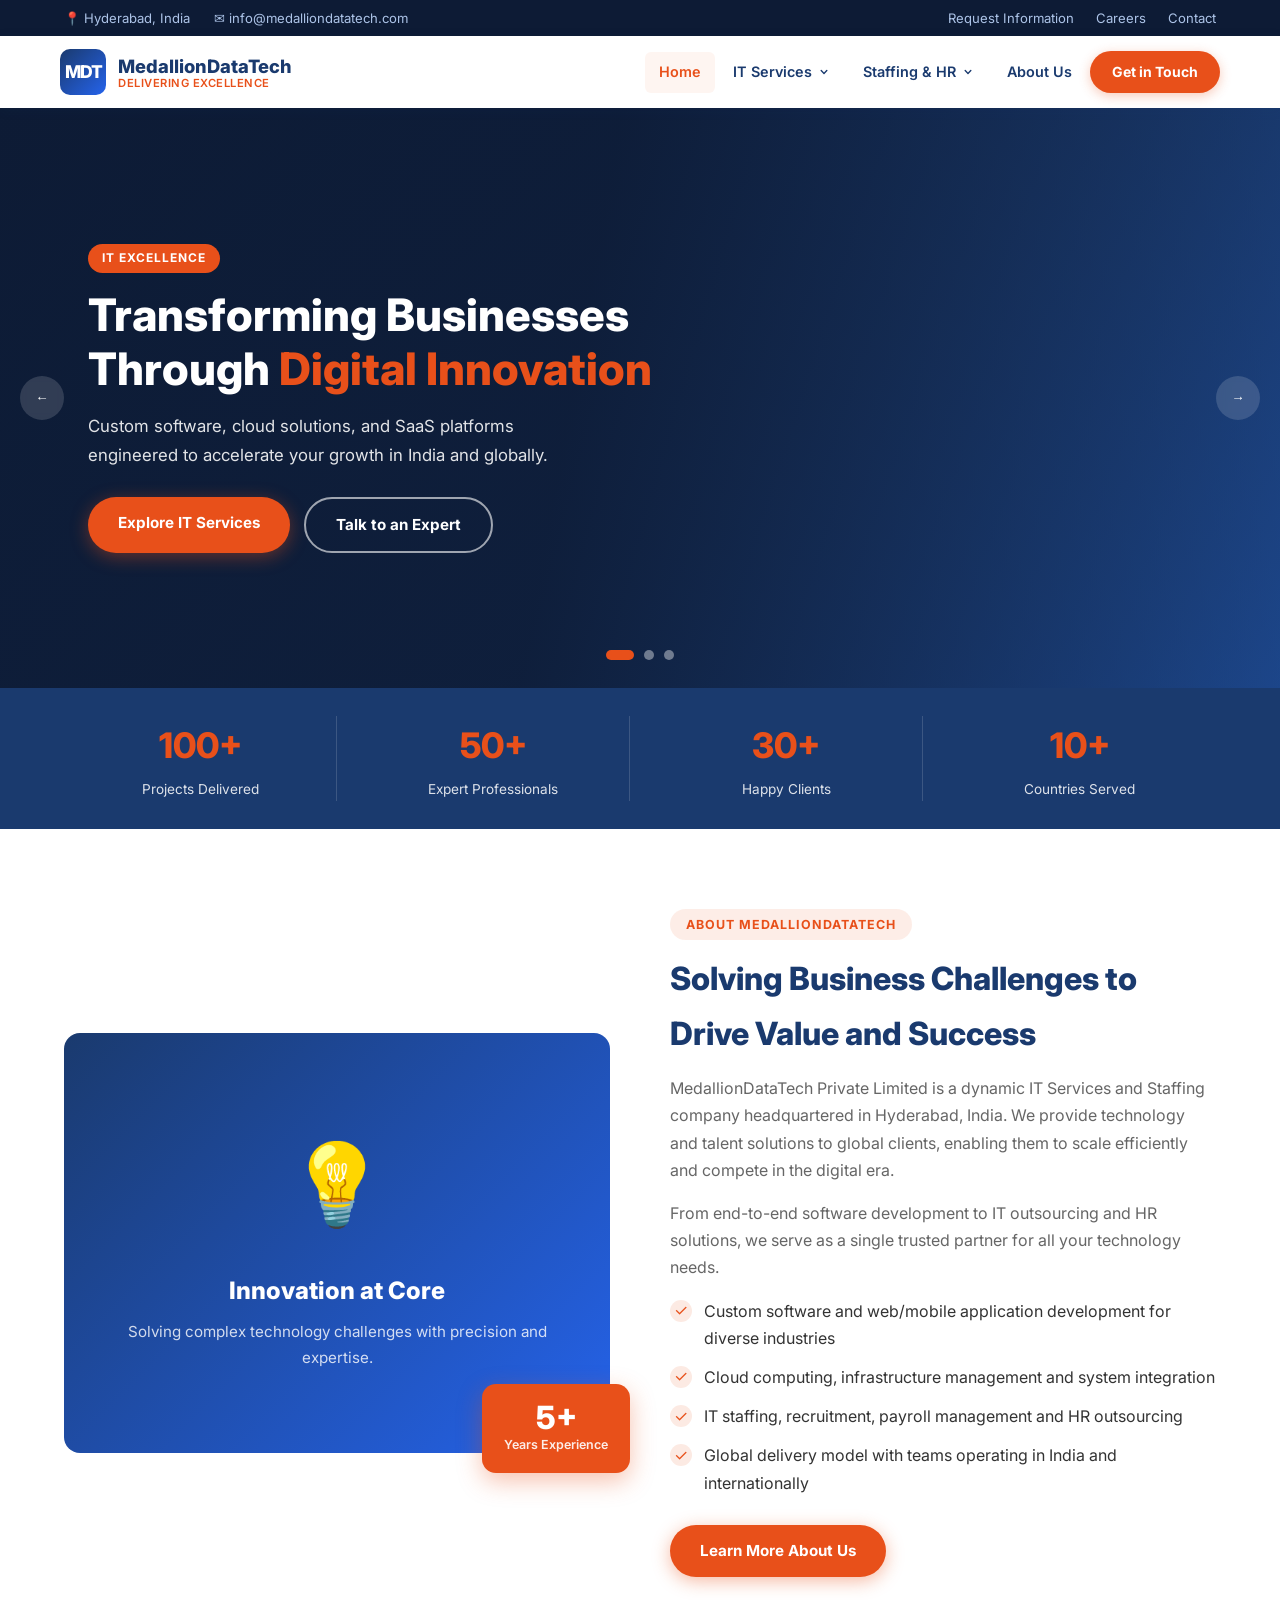
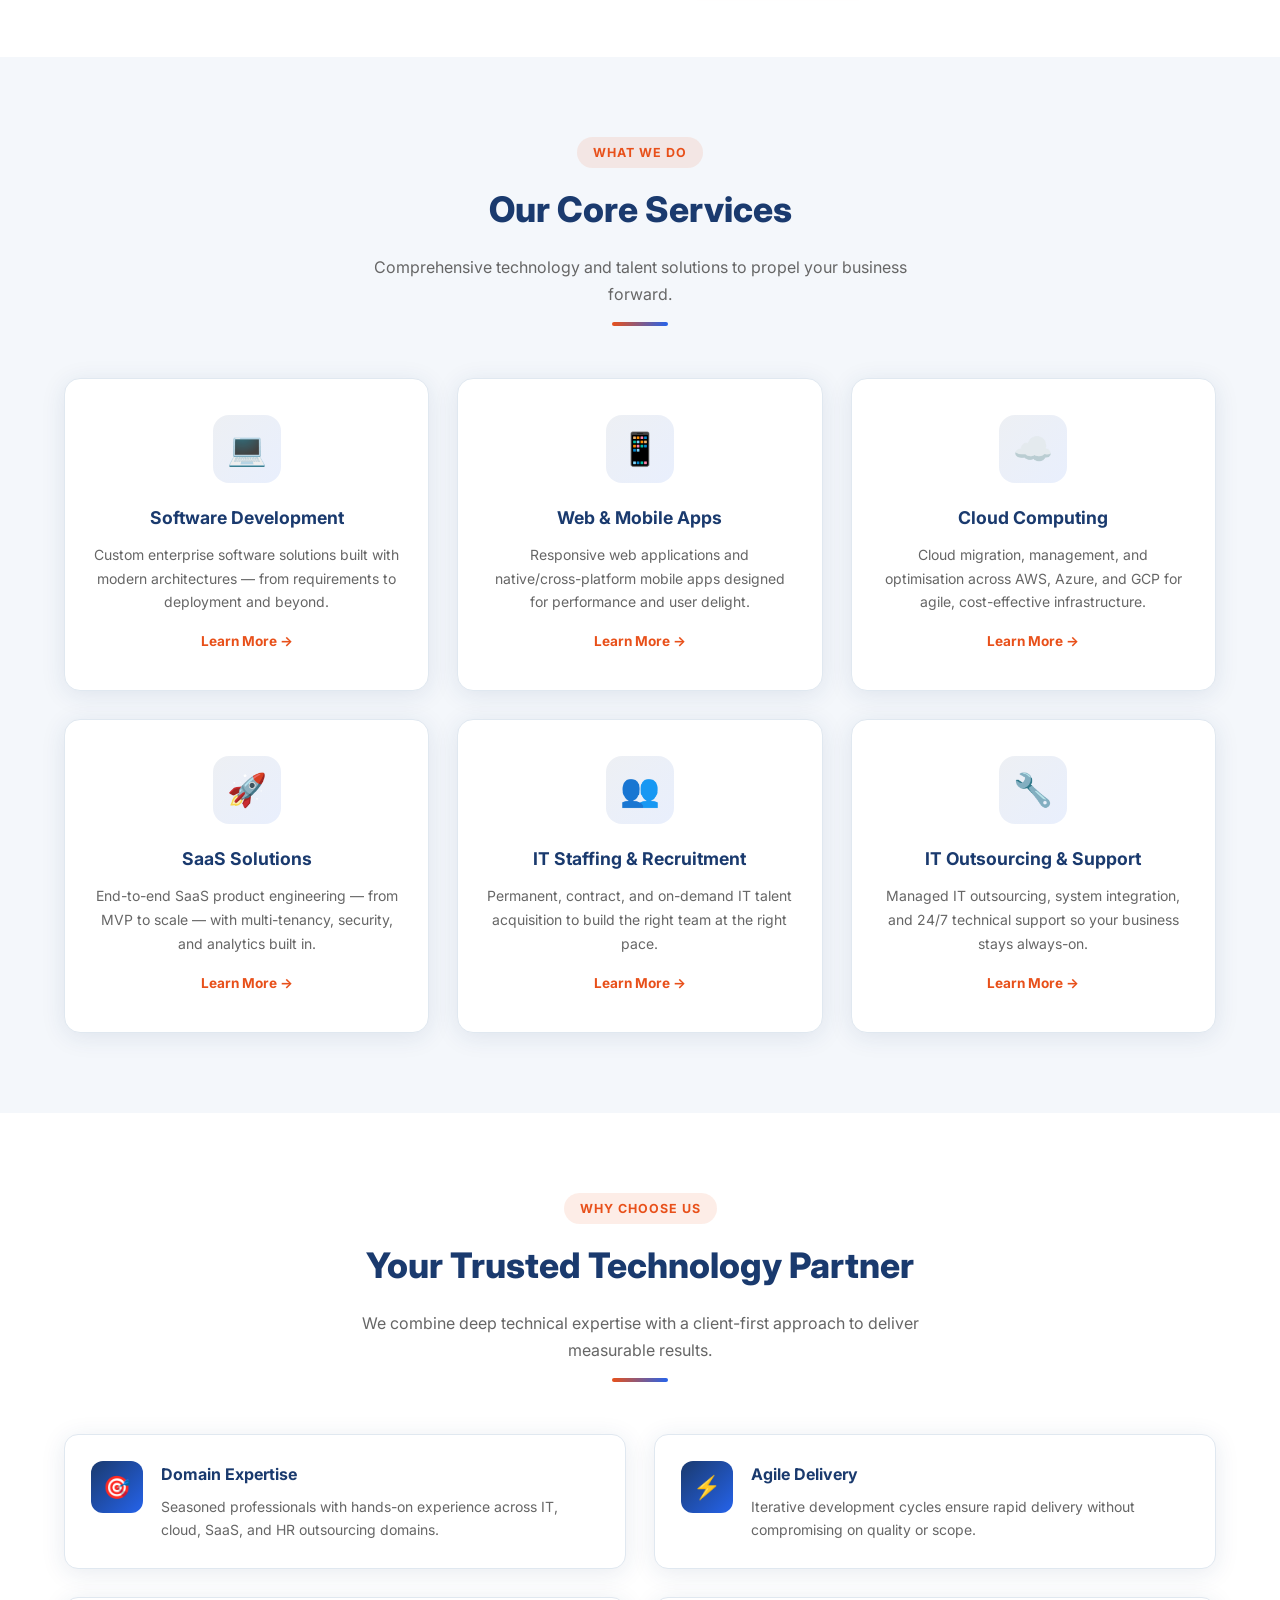
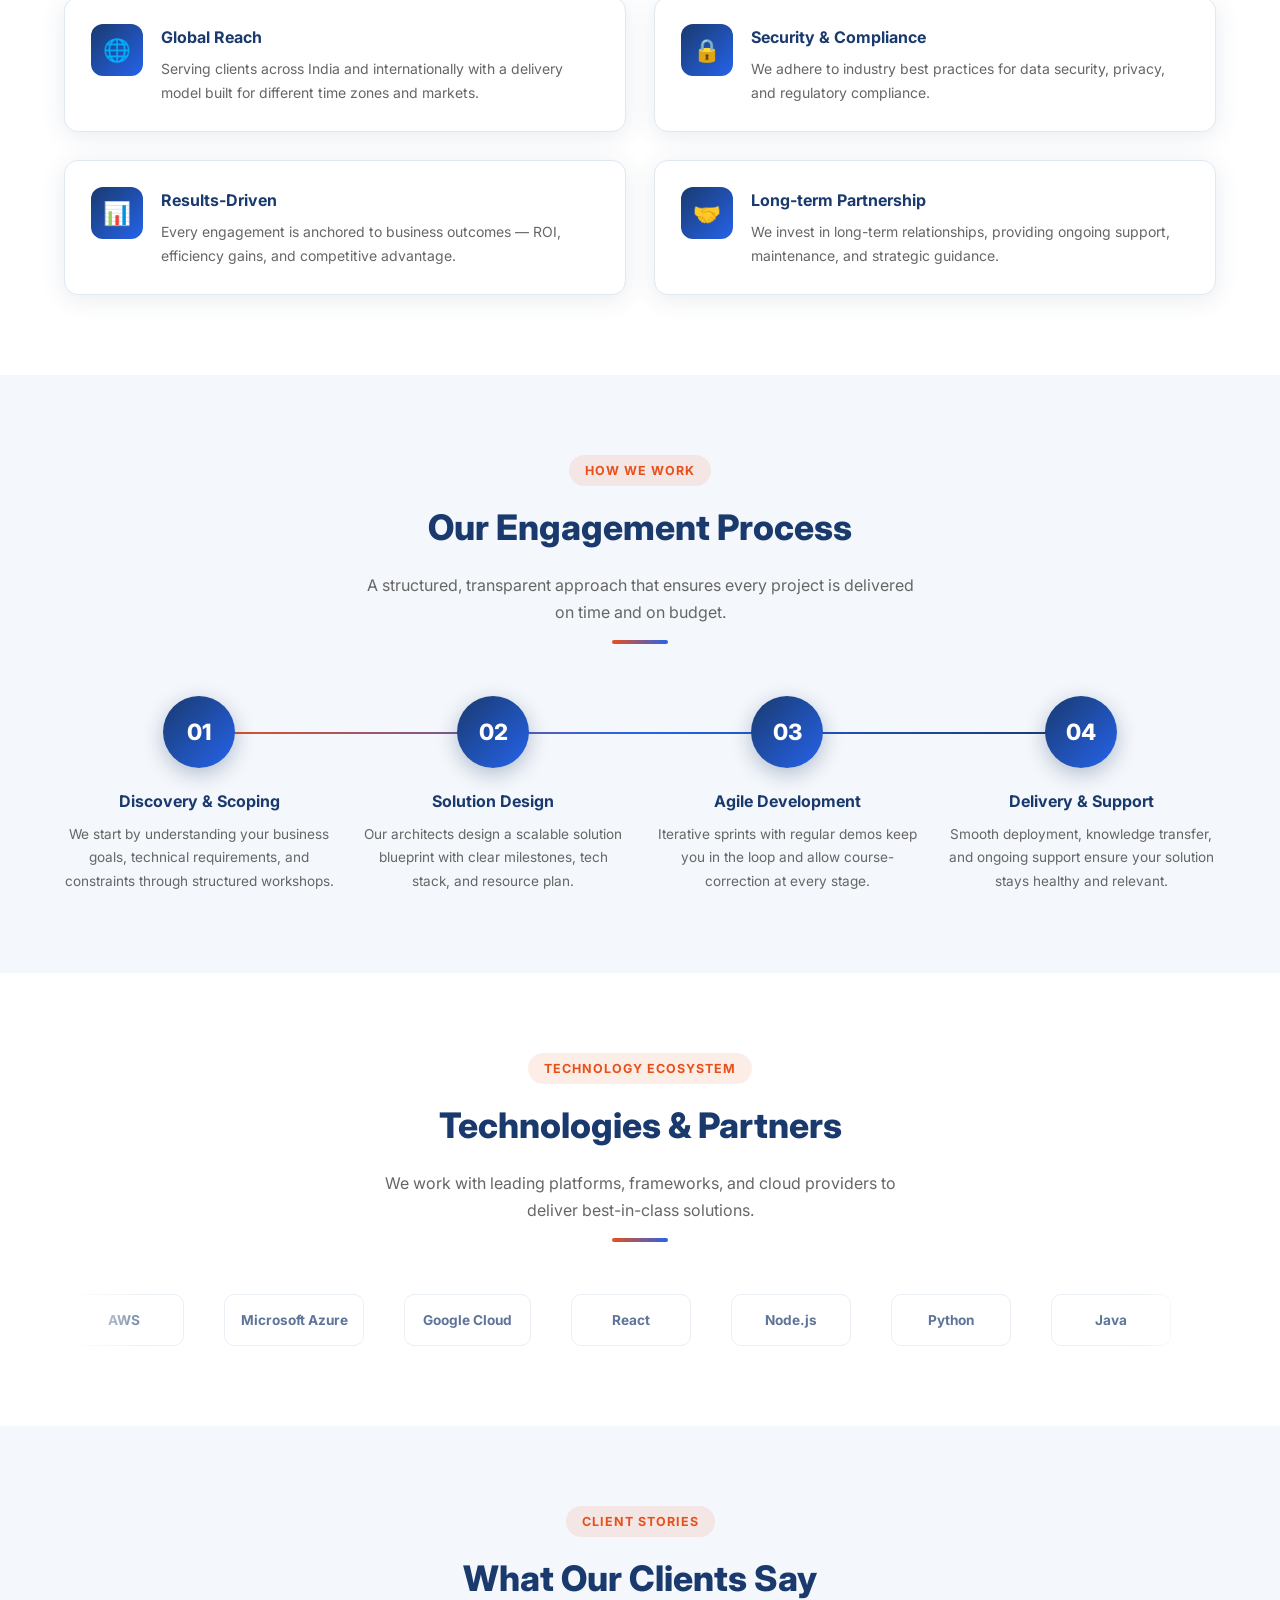
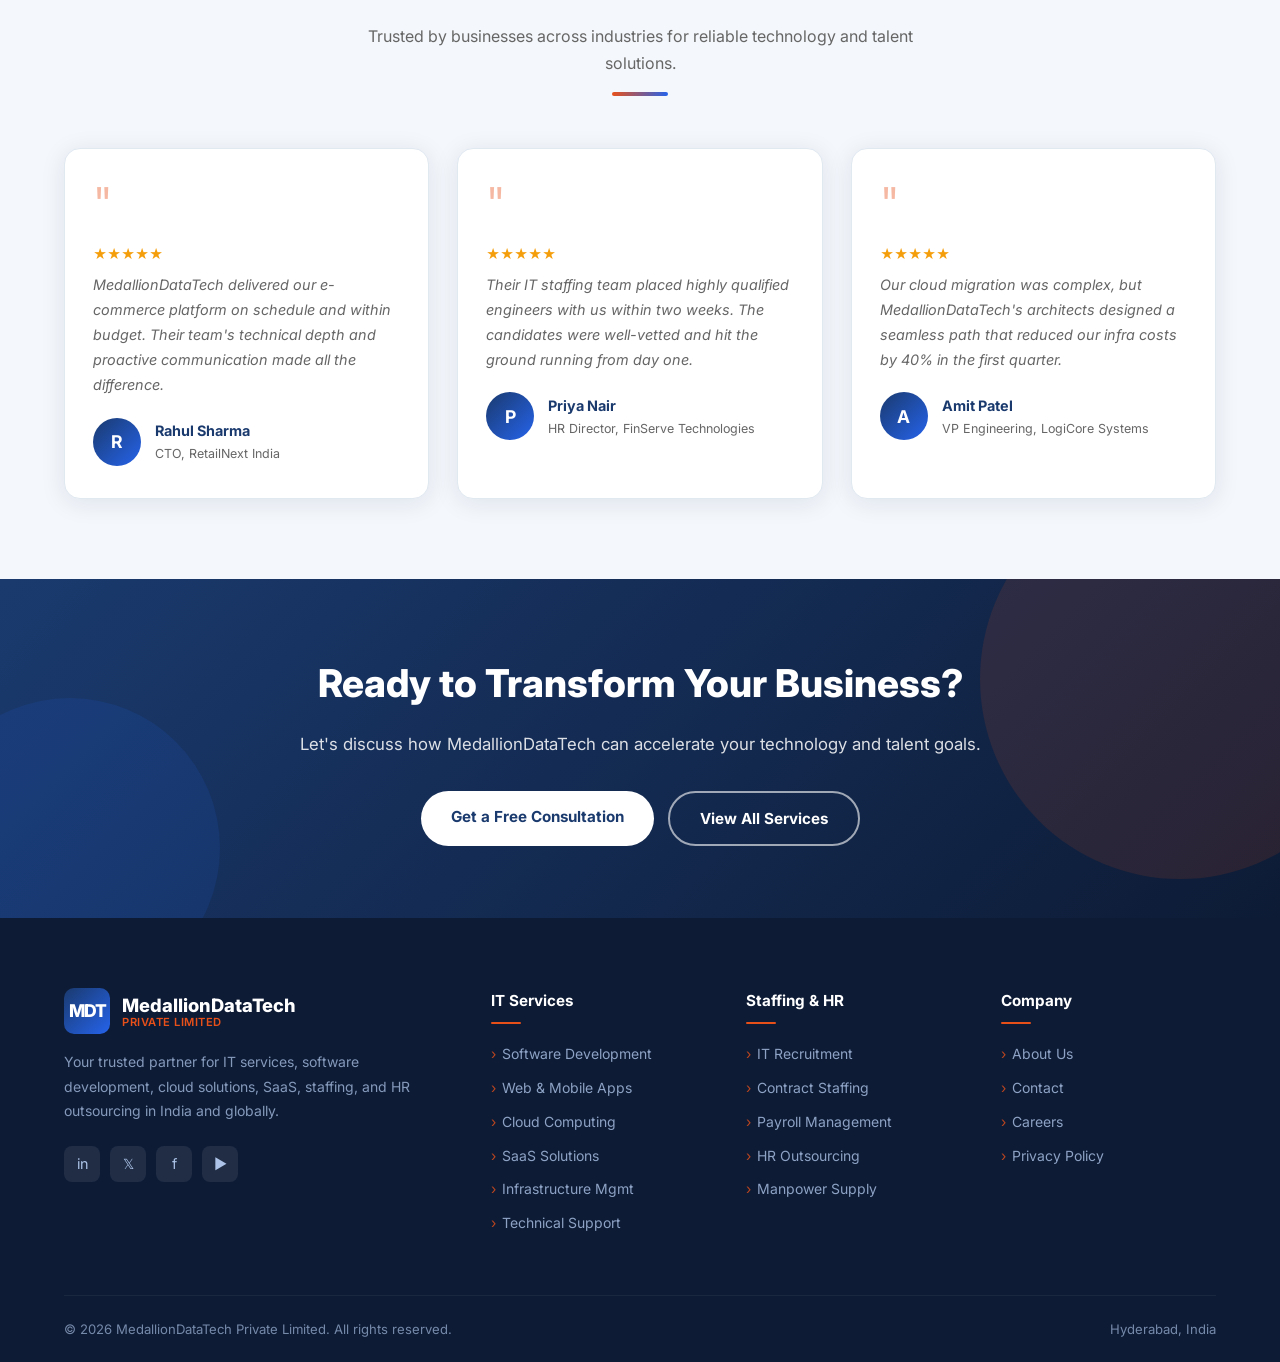
==== index.html @ 3c362dae "Add files via upload" ====
<!DOCTYPE html>
<html lang="en">
<head>
  <meta charset="UTF-8" />
  <meta name="viewport" content="width=device-width, initial-scale=1.0"/>
  <title>MedallionDataTech Pvt. Ltd. — IT & Staffing Solutions</title>
  <link rel="icon" type="image/svg+xml" href="favicon.svg"/>
  <link rel="preconnect" href="https://fonts.googleapis.com"/>
  <link rel="stylesheet" href="https://fonts.googleapis.com/css2?family=Inter:wght@400;500;600;700;800&display=swap"/>
  <link rel="stylesheet" href="css/style.css"/>
</head>
<body>

<div class="top-bar">
  <div class="container">
    <div class="top-bar-left">
      <span>📍 Hyderabad, India</span>
      <span>✉ info@medalliondatatech.com</span>
    </div>
    <div class="top-bar-right">
      <a href="contact.html">Request Information</a>
      <a href="contact.html">Careers</a>
      <a href="contact.html">Contact</a>
    </div>
  </div>
</div>

<nav class="navbar">
  <div class="container">
    <a href="index.html" class="logo">
      <div class="logo-icon">MDT</div>
      <div class="logo-text">
        <div class="brand">MedallionDataTech</div>
        <div class="tagline">Delivering Excellence</div>
      </div>
    </a>
    <ul class="nav-links" id="navLinks">
      <li class="nav-item"><a href="index.html" class="nav-link active">Home</a></li>
      <li class="nav-item">
        <a href="it-services.html" class="nav-link">IT Services <svg viewBox="0 0 20 20" fill="currentColor"><path fill-rule="evenodd" d="M5.293 7.293a1 1 0 011.414 0L10 10.586l3.293-3.293a1 1 0 111.414 1.414l-4 4a1 1 0 01-1.414 0l-4-4a1 1 0 010-1.414z"/></svg></a>
        <div class="dropdown">
          <a href="it-services.html#software"><span class="dot"></span>Software Development</a>
          <a href="it-services.html#web-mobile"><span class="dot"></span>Web & Mobile Apps</a>
          <a href="it-services.html#cloud"><span class="dot"></span>Cloud Computing</a>
          <a href="it-services.html#saas"><span class="dot"></span>SaaS Solutions</a>
          <a href="it-services.html#infrastructure"><span class="dot"></span>Infrastructure Management</a>
          <a href="it-services.html#support"><span class="dot"></span>Technical Support</a>
        </div>
      </li>
      <li class="nav-item">
        <a href="staffing.html" class="nav-link">Staffing & HR <svg viewBox="0 0 20 20" fill="currentColor"><path fill-rule="evenodd" d="M5.293 7.293a1 1 0 011.414 0L10 10.586l3.293-3.293a1 1 0 111.414 1.414l-4 4a1 1 0 01-1.414 0l-4-4a1 1 0 010-1.414z"/></svg></a>
        <div class="dropdown">
          <a href="staffing.html#recruitment"><span class="dot"></span>IT Recruitment</a>
          <a href="staffing.html#contract"><span class="dot"></span>Contract Staffing</a>
          <a href="staffing.html#payroll"><span class="dot"></span>Payroll Management</a>
          <a href="staffing.html#hr-outsourcing"><span class="dot"></span>HR Outsourcing</a>
          <a href="staffing.html#manpower"><span class="dot"></span>Manpower Supply</a>
        </div>
      </li>
      <li class="nav-item"><a href="about.html" class="nav-link">About Us</a></li>
      <li class="nav-item"><a href="contact.html" class="nav-link nav-cta">Get in Touch</a></li>
    </ul>
    <div class="hamburger" id="hamburger"><span></span><span></span><span></span></div>
  </div>
</nav>

<section class="hero">
  <div class="slide active">
    <div class="slide-bg" style="background:linear-gradient(135deg,#0d1b35 0%,#1a3a6e 60%,#1e4fa0 100%);"></div>
    <div class="slide-overlay"></div>
    <div class="slide-content">
      <span class="slide-badge">IT Excellence</span>
      <h1>Transforming Businesses Through <span>Digital Innovation</span></h1>
      <p>Custom software, cloud solutions, and SaaS platforms engineered to accelerate your growth in India and globally.</p>
      <div class="btn-group">
        <a href="it-services.html" class="btn-primary">Explore IT Services</a>
        <a href="contact.html" class="btn-outline">Talk to an Expert</a>
      </div>
    </div>
  </div>
  <div class="slide">
    <div class="slide-bg" style="background:linear-gradient(135deg,#0d1b35 0%,#3b1a6e 60%,#6228c0 100%);"></div>
    <div class="slide-overlay"></div>
    <div class="slide-content">
      <span class="slide-badge">Talent Solutions</span>
      <h1>Customised <span>Manpower Solutions</span> Tailored to Your Needs</h1>
      <p>End-to-end IT recruitment, contract staffing, payroll management, and HR outsourcing services for tech-first organisations.</p>
      <div class="btn-group">
        <a href="staffing.html" class="btn-primary">Explore Staffing</a>
        <a href="contact.html" class="btn-outline">Post a Requirement</a>
      </div>
    </div>
  </div>
  <div class="slide">
    <div class="slide-bg" style="background:linear-gradient(135deg,#0d1b35 0%,#1a4e6e 60%,#1a7a6e 100%);"></div>
    <div class="slide-overlay"></div>
    <div class="slide-content">
      <span class="slide-badge">Cloud & SaaS</span>
      <h1>Scalable <span>Cloud & SaaS</span> Solutions Built for the Future</h1>
      <p>From cloud migration to full-stack SaaS product development — we deliver reliable infrastructure that scales with your business.</p>
      <div class="btn-group">
        <a href="it-services.html#cloud" class="btn-primary">Cloud Solutions</a>
        <a href="contact.html" class="btn-outline">Get a Quote</a>
      </div>
    </div>
  </div>
  <button class="hero-arrow hero-prev">&#8592;</button>
  <button class="hero-arrow hero-next">&#8594;</button>
  <div class="hero-nav">
    <button class="hero-dot active"></button>
    <button class="hero-dot"></button>
    <button class="hero-dot"></button>
  </div>
</section>

<section class="stats-bar">
  <div class="container">
    <div class="stats-grid">
      <div class="stat-item"><div class="stat-num" data-target="100" data-suffix="+">200+</div><div class="stat-label">Projects Delivered</div></div>
      <div class="stat-item"><div class="stat-num" data-target="50" data-suffix="+">50+</div><div class="stat-label">Expert Professionals</div></div>
      <div class="stat-item"><div class="stat-num" data-target="30" data-suffix="+">30+</div><div class="stat-label">Happy Clients</div></div>
      <div class="stat-item"><div class="stat-num" data-target="10" data-suffix="+">10+</div><div class="stat-label">Countries Served</div></div>
    </div>
  </div>
</section>

<section class="section">
  <div class="container">
    <div class="about-grid">
      <div class="about-img-wrap">
        <div style="background:linear-gradient(135deg,#1a3a6e,#2563eb);border-radius:16px;width:100%;height:420px;display:flex;align-items:center;justify-content:center;">
          <div style="text-align:center;color:#fff;padding:40px;">
            <div style="font-size:5rem;margin-bottom:20px;">💡</div>
            <div style="font-size:1.5rem;font-weight:800;margin-bottom:8px;">Innovation at Core</div>
            <div style="opacity:0.8;font-size:0.95rem;">Solving complex technology challenges with precision and expertise.</div>
          </div>
        </div>
        <div class="about-badge-float"><div class="num">5+</div><div class="lbl">Years Experience</div></div>
      </div>
      <div class="about-text">
        <span class="section-badge">About MedallionDataTech</span>
        <h2>Solving Business Challenges to Drive Value and Success</h2>
        <p>MedallionDataTech Private Limited is a dynamic IT Services and Staffing company headquartered in Hyderabad, India. We provide technology and talent solutions to global clients, enabling them to scale efficiently and compete in the digital era.</p>
        <p>From end-to-end software development to IT outsourcing and HR solutions, we serve as a single trusted partner for all your technology needs.</p>
        <div class="about-points">
          <div class="about-point"><div class="check-icon">✓</div><div>Custom software and web/mobile application development for diverse industries</div></div>
          <div class="about-point"><div class="check-icon">✓</div><div>Cloud computing, infrastructure management and system integration</div></div>
          <div class="about-point"><div class="check-icon">✓</div><div>IT staffing, recruitment, payroll management and HR outsourcing</div></div>
          <div class="about-point"><div class="check-icon">✓</div><div>Global delivery model with teams operating in India and internationally</div></div>
        </div>
        <a href="about.html" class="btn-primary" style="display:inline-block;">Learn More About Us</a>
      </div>
    </div>
  </div>
</section>

<section class="section section-alt">
  <div class="container">
    <div class="section-header">
      <span class="section-badge">What We Do</span>
      <h2 class="section-title">Our Core Services</h2>
      <p class="section-subtitle">Comprehensive technology and talent solutions to propel your business forward.</p>
      <div class="title-underline"></div>
    </div>
    <div class="services-grid">
      <div class="service-card"><div class="service-icon"><span>💻</span></div><h3>Software Development</h3><p>Custom enterprise software solutions built with modern architectures — from requirements to deployment and beyond.</p><a href="it-services.html#software" class="learn-more">Learn More →</a></div>
      <div class="service-card"><div class="service-icon"><span>📱</span></div><h3>Web & Mobile Apps</h3><p>Responsive web applications and native/cross-platform mobile apps designed for performance and user delight.</p><a href="it-services.html#web-mobile" class="learn-more">Learn More →</a></div>
      <div class="service-card"><div class="service-icon"><span>☁️</span></div><h3>Cloud Computing</h3><p>Cloud migration, management, and optimisation across AWS, Azure, and GCP for agile, cost-effective infrastructure.</p><a href="it-services.html#cloud" class="learn-more">Learn More →</a></div>
      <div class="service-card"><div class="service-icon"><span>🚀</span></div><h3>SaaS Solutions</h3><p>End-to-end SaaS product engineering — from MVP to scale — with multi-tenancy, security, and analytics built in.</p><a href="it-services.html#saas" class="learn-more">Learn More →</a></div>
      <div class="service-card"><div class="service-icon"><span>👥</span></div><h3>IT Staffing & Recruitment</h3><p>Permanent, contract, and on-demand IT talent acquisition to build the right team at the right pace.</p><a href="staffing.html#recruitment" class="learn-more">Learn More →</a></div>
      <div class="service-card"><div class="service-icon"><span>🔧</span></div><h3>IT Outsourcing & Support</h3><p>Managed IT outsourcing, system integration, and 24/7 technical support so your business stays always-on.</p><a href="it-services.html#support" class="learn-more">Learn More →</a></div>
    </div>
  </div>
</section>

<section class="section">
  <div class="container">
    <div class="section-header">
      <span class="section-badge">Why Choose Us</span>
      <h2 class="section-title">Your Trusted Technology Partner</h2>
      <p class="section-subtitle">We combine deep technical expertise with a client-first approach to deliver measurable results.</p>
      <div class="title-underline"></div>
    </div>
    <div class="why-grid">
      <div class="why-card"><div class="why-icon">🎯</div><div class="why-content"><h4>Domain Expertise</h4><p>Seasoned professionals with hands-on experience across IT, cloud, SaaS, and HR outsourcing domains.</p></div></div>
      <div class="why-card"><div class="why-icon">⚡</div><div class="why-content"><h4>Agile Delivery</h4><p>Iterative development cycles ensure rapid delivery without compromising on quality or scope.</p></div></div>
      <div class="why-card"><div class="why-icon">🌐</div><div class="why-content"><h4>Global Reach</h4><p>Serving clients across India and internationally with a delivery model built for different time zones and markets.</p></div></div>
      <div class="why-card"><div class="why-icon">🔒</div><div class="why-content"><h4>Security & Compliance</h4><p>We adhere to industry best practices for data security, privacy, and regulatory compliance.</p></div></div>
      <div class="why-card"><div class="why-icon">📊</div><div class="why-content"><h4>Results-Driven</h4><p>Every engagement is anchored to business outcomes — ROI, efficiency gains, and competitive advantage.</p></div></div>
      <div class="why-card"><div class="why-icon">🤝</div><div class="why-content"><h4>Long-term Partnership</h4><p>We invest in long-term relationships, providing ongoing support, maintenance, and strategic guidance.</p></div></div>
    </div>
  </div>
</section>

<section class="section section-alt">
  <div class="container">
    <div class="section-header">
      <span class="section-badge">How We Work</span>
      <h2 class="section-title">Our Engagement Process</h2>
      <p class="section-subtitle">A structured, transparent approach that ensures every project is delivered on time and on budget.</p>
      <div class="title-underline"></div>
    </div>
    <div class="process-steps">
      <div class="process-step"><div class="step-num">01</div><h4>Discovery & Scoping</h4><p>We start by understanding your business goals, technical requirements, and constraints through structured workshops.</p></div>
      <div class="process-step"><div class="step-num">02</div><h4>Solution Design</h4><p>Our architects design a scalable solution blueprint with clear milestones, tech stack, and resource plan.</p></div>
      <div class="process-step"><div class="step-num">03</div><h4>Agile Development</h4><p>Iterative sprints with regular demos keep you in the loop and allow course-correction at every stage.</p></div>
      <div class="process-step"><div class="step-num">04</div><h4>Delivery & Support</h4><p>Smooth deployment, knowledge transfer, and ongoing support ensure your solution stays healthy and relevant.</p></div>
    </div>
  </div>
</section>

<section class="section">
  <div class="container">
    <div class="section-header">
      <span class="section-badge">Technology Ecosystem</span>
      <h2 class="section-title">Technologies & Partners</h2>
      <p class="section-subtitle">We work with leading platforms, frameworks, and cloud providers to deliver best-in-class solutions.</p>
      <div class="title-underline"></div>
    </div>
    <div class="partners-track">
      <div class="partners-scroll">
        <div class="partner-logo">AWS</div><div class="partner-logo">Microsoft Azure</div><div class="partner-logo">Google Cloud</div><div class="partner-logo">React</div><div class="partner-logo">Node.js</div><div class="partner-logo">Python</div><div class="partner-logo">Java</div><div class="partner-logo">Docker</div><div class="partner-logo">Kubernetes</div><div class="partner-logo">PostgreSQL</div><div class="partner-logo">MongoDB</div><div class="partner-logo">Salesforce</div>
        <div class="partner-logo">AWS</div><div class="partner-logo">Microsoft Azure</div><div class="partner-logo">Google Cloud</div><div class="partner-logo">React</div><div class="partner-logo">Node.js</div><div class="partner-logo">Python</div><div class="partner-logo">Java</div><div class="partner-logo">Docker</div><div class="partner-logo">Kubernetes</div><div class="partner-logo">PostgreSQL</div><div class="partner-logo">MongoDB</div><div class="partner-logo">Salesforce</div>
      </div>
    </div>
  </div>
</section>

<section class="section section-alt">
  <div class="container">
    <div class="section-header">
      <span class="section-badge">Client Stories</span>
      <h2 class="section-title">What Our Clients Say</h2>
      <p class="section-subtitle">Trusted by businesses across industries for reliable technology and talent solutions.</p>
      <div class="title-underline"></div>
    </div>
    <div class="testimonials-grid">
      <div class="testimonial-card"><div class="quote-icon">"</div><div class="stars">★★★★★</div><p>MedallionDataTech delivered our e-commerce platform on schedule and within budget. Their team's technical depth and proactive communication made all the difference.</p><div class="testimonial-author"><div class="author-avatar">R</div><div class="author-info"><div class="name">Rahul Sharma</div><div class="role">CTO, RetailNext India</div></div></div></div>
      <div class="testimonial-card"><div class="quote-icon">"</div><div class="stars">★★★★★</div><p>Their IT staffing team placed highly qualified engineers with us within two weeks. The candidates were well-vetted and hit the ground running from day one.</p><div class="testimonial-author"><div class="author-avatar">P</div><div class="author-info"><div class="name">Priya Nair</div><div class="role">HR Director, FinServe Technologies</div></div></div></div>
      <div class="testimonial-card"><div class="quote-icon">"</div><div class="stars">★★★★★</div><p>Our cloud migration was complex, but MedallionDataTech's architects designed a seamless path that reduced our infra costs by 40% in the first quarter.</p><div class="testimonial-author"><div class="author-avatar">A</div><div class="author-info"><div class="name">Amit Patel</div><div class="role">VP Engineering, LogiCore Systems</div></div></div></div>
    </div>
  </div>
</section>

<section class="cta-banner">
  <div class="container">
    <h2>Ready to Transform Your Business?</h2>
    <p>Let's discuss how MedallionDataTech can accelerate your technology and talent goals.</p>
    <div class="btn-group">
      <a href="contact.html" class="btn-white">Get a Free Consultation</a>
      <a href="it-services.html" class="btn-outline">View All Services</a>
    </div>
  </div>
</section>

<footer class="footer">
  <div class="container">
    <div class="footer-grid">
      <div class="footer-brand">
        <div class="logo" style="margin-bottom:16px;"><div class="logo-icon">MDT</div><div class="logo-text"><div class="brand">MedallionDataTech</div><div class="tagline">Private Limited</div></div></div>
        <p class="footer-desc">Your trusted partner for IT services, software development, cloud solutions, SaaS, staffing, and HR outsourcing in India and globally.</p>
        <div class="social-links"><a href="#" class="social-link">in</a><a href="#" class="social-link">𝕏</a><a href="#" class="social-link">f</a><a href="#" class="social-link">▶</a></div>
      </div>
      <div class="footer-col"><h4>IT Services</h4><ul><li><a href="it-services.html#software">Software Development</a></li><li><a href="it-services.html#web-mobile">Web & Mobile Apps</a></li><li><a href="it-services.html#cloud">Cloud Computing</a></li><li><a href="it-services.html#saas">SaaS Solutions</a></li><li><a href="it-services.html#infrastructure">Infrastructure Mgmt</a></li><li><a href="it-services.html#support">Technical Support</a></li></ul></div>
      <div class="footer-col"><h4>Staffing & HR</h4><ul><li><a href="staffing.html#recruitment">IT Recruitment</a></li><li><a href="staffing.html#contract">Contract Staffing</a></li><li><a href="staffing.html#payroll">Payroll Management</a></li><li><a href="staffing.html#hr-outsourcing">HR Outsourcing</a></li><li><a href="staffing.html#manpower">Manpower Supply</a></li></ul></div>
      <div class="footer-col"><h4>Company</h4><ul><li><a href="about.html">About Us</a></li><li><a href="contact.html">Contact</a></li><li><a href="contact.html">Careers</a></li><li><a href="contact.html">Privacy Policy</a></li></ul></div>
    </div>
    <div class="footer-bottom"><span>© 2026 MedallionDataTech Private Limited. All rights reserved.</span><span>Hyderabad, India</span></div>
  </div>
</footer>
<script src="js/main.js"></script>
</body>
</html>
---- css/style.css ----
/* ===== ROOT VARIABLES ===== */
:root {
  --primary: #1a3a6e;
  --secondary: #e8501a;
  --accent: #2563eb;
  --light: #f4f7fb;
  --dark: #0d1b35;
  --text: #333;
  --text-light: #666;
  --white: #ffffff;
  --border: #e0e8f0;
  --shadow: 0 4px 24px rgba(26,58,110,0.10);
  --radius: 10px;
  --transition: 0.3s ease;
}

/* ===== RESET ===== */
*, *::before, *::after { box-sizing: border-box; margin: 0; padding: 0; }
html { scroll-behavior: smooth; }
body { font-family: 'Inter', 'Segoe UI', sans-serif; color: var(--text); background: var(--white); line-height: 1.7; }
a { text-decoration: none; color: inherit; }
img { max-width: 100%; display: block; }
ul { list-style: none; }

/* ===== TOP BAR ===== */
.top-bar {
  background: var(--dark);
  color: #adc4e8;
  font-size: 0.82rem;
  padding: 7px 0;
}
.top-bar .container {
  display: flex;
  justify-content: space-between;
  align-items: center;
  flex-wrap: wrap;
  gap: 8px;
}
.top-bar a { color: #adc4e8; margin-left: 18px; transition: color var(--transition); }
.top-bar a:hover { color: var(--secondary); }
.top-bar-left span { margin-right: 20px; }
.top-bar-left span i { margin-right: 5px; color: var(--secondary); }

/* ===== NAVBAR ===== */
.navbar {
  background: var(--white);
  box-shadow: 0 2px 12px rgba(26,58,110,0.08);
  position: sticky;
  top: 0;
  z-index: 1000;
}
.navbar .container {
  display: flex;
  align-items: center;
  justify-content: space-between;
  padding: 0 20px;
  height: 72px;
}
.logo { display: flex; align-items: center; gap: 12px; }
.logo-icon {
  width: 46px; height: 46px;
  background: linear-gradient(135deg, var(--primary), var(--accent));
  border-radius: 10px;
  display: flex; align-items: center; justify-content: center;
  color: #fff; font-weight: 800; font-size: 1.1rem; letter-spacing: -1px;
}
.logo-text { line-height: 1.2; }
.logo-text .brand { font-size: 1.15rem; font-weight: 800; color: var(--primary); }
.logo-text .tagline { font-size: 0.7rem; color: var(--secondary); font-weight: 600; letter-spacing: 0.5px; text-transform: uppercase; }

.nav-links { display: flex; align-items: center; gap: 4px; }
.nav-item { position: relative; }
.nav-link {
  display: flex; align-items: center; gap: 5px;
  padding: 8px 14px;
  font-size: 0.9rem; font-weight: 600; color: var(--primary);
  border-radius: 6px; transition: all var(--transition);
  cursor: pointer;
}
.nav-link:hover, .nav-link.active { color: var(--secondary); background: rgba(232,80,26,0.06); }
.nav-link svg { width: 14px; height: 14px; transition: transform var(--transition); }
.nav-item:hover .nav-link svg { transform: rotate(180deg); }

/* Dropdown */
.dropdown {
  position: absolute; top: calc(100% + 8px); left: 0;
  background: var(--white); border-radius: var(--radius);
  box-shadow: 0 8px 32px rgba(26,58,110,0.14);
  min-width: 220px; padding: 8px 0;
  opacity: 0; visibility: hidden;
  transform: translateY(-8px);
  transition: all var(--transition);
  border-top: 3px solid var(--secondary);
}
.nav-item:hover .dropdown { opacity: 1; visibility: visible; transform: translateY(0); }
.dropdown a {
  display: flex; align-items: center; gap: 10px;
  padding: 10px 18px; font-size: 0.875rem; color: var(--text);
  transition: all var(--transition);
}
.dropdown a:hover { background: var(--light); color: var(--secondary); padding-left: 24px; }
.dropdown a .dot { width: 6px; height: 6px; border-radius: 50%; background: var(--secondary); flex-shrink: 0; }

.nav-cta {
  background: var(--secondary); color: var(--white) !important;
  border-radius: 25px; padding: 9px 22px !important;
  font-weight: 700; font-size: 0.875rem;
  transition: all var(--transition); box-shadow: 0 3px 12px rgba(232,80,26,0.3);
}
.nav-cta:hover { background: #c43a0d !important; transform: translateY(-1px); box-shadow: 0 5px 16px rgba(232,80,26,0.4); }

.hamburger { display: none; flex-direction: column; gap: 5px; cursor: pointer; padding: 8px; }
.hamburger span { display: block; width: 24px; height: 2px; background: var(--primary); border-radius: 2px; transition: all var(--transition); }

/* ===== CONTAINER ===== */
.container { max-width: 1200px; margin: 0 auto; padding: 0 24px; }

/* ===== HERO SLIDER ===== */
.hero {
  position: relative; overflow: hidden;
  height: 580px; background: var(--dark);
}
.slide {
  position: absolute; inset: 0;
  display: flex; align-items: center;
  opacity: 0; transition: opacity 0.8s ease;
}
.slide.active { opacity: 1; }
.slide-bg {
  position: absolute; inset: 0;
  background-size: cover; background-position: center;
}
.slide-overlay {
  position: absolute; inset: 0;
  background: linear-gradient(100deg, rgba(13,27,53,0.88) 45%, rgba(26,58,110,0.45) 100%);
}
.slide-content {
  position: relative; z-index: 2;
  max-width: 620px; color: var(--white); padding: 0 24px;
  margin-left: calc((100% - 1200px)/2 + 24px);
}
@media (max-width:1248px) { .slide-content { margin-left: 24px; } }
.slide-badge {
  display: inline-block; background: var(--secondary);
  color: #fff; font-size: 0.75rem; font-weight: 700;
  padding: 4px 14px; border-radius: 20px; letter-spacing: 1px;
  text-transform: uppercase; margin-bottom: 16px;
}
.slide-content h1 { font-size: clamp(1.8rem,4vw,2.8rem); font-weight: 800; line-height: 1.2; margin-bottom: 16px; }
.slide-content h1 span { color: var(--secondary); }
.slide-content p { font-size: 1.05rem; opacity: 0.88; margin-bottom: 28px; max-width: 520px; }
.btn-group { display: flex; gap: 14px; flex-wrap: wrap; }
.btn-primary {
  background: var(--secondary); color: #fff;
  padding: 13px 30px; border-radius: 30px;
  font-weight: 700; font-size: 0.95rem;
  box-shadow: 0 4px 18px rgba(232,80,26,0.4);
  transition: all var(--transition); border: none; cursor: pointer;
}
.btn-primary:hover { background: #c43a0d; transform: translateY(-2px); box-shadow: 0 6px 24px rgba(232,80,26,0.45); }
.btn-outline {
  background: transparent; color: #fff;
  padding: 13px 30px; border-radius: 30px;
  font-weight: 700; font-size: 0.95rem;
  border: 2px solid rgba(255,255,255,0.6);
  transition: all var(--transition); cursor: pointer;
}
.btn-outline:hover { border-color: #fff; background: rgba(255,255,255,0.1); }

.hero-nav {
  position: absolute; bottom: 28px; left: 50%; transform: translateX(-50%);
  display: flex; gap: 10px; z-index: 10;
}
.hero-dot {
  width: 10px; height: 10px; border-radius: 50%;
  background: rgba(255,255,255,0.4); cursor: pointer;
  transition: all var(--transition); border: none;
}
.hero-dot.active { background: var(--secondary); width: 28px; border-radius: 5px; }
.hero-arrow {
  position: absolute; top: 50%; transform: translateY(-50%);
  background: rgba(255,255,255,0.15); border: none; color: #fff;
  width: 44px; height: 44px; border-radius: 50%; cursor: pointer;
  display: flex; align-items: center; justify-content: center;
  transition: all var(--transition); z-index: 10;
  backdrop-filter: blur(4px);
}
.hero-arrow:hover { background: var(--secondary); }
.hero-prev { left: 20px; }
.hero-next { right: 20px; }

/* ===== STATS BAR ===== */
.stats-bar { background: var(--primary); color: #fff; padding: 28px 0; }
.stats-grid { display: grid; grid-template-columns: repeat(4,1fr); gap: 20px; text-align: center; }
.stat-item { border-right: 1px solid rgba(255,255,255,0.15); }
.stat-item:last-child { border-right: none; }
.stat-num { font-size: 2.2rem; font-weight: 800; color: var(--secondary); }
.stat-label { font-size: 0.85rem; opacity: 0.85; margin-top: 2px; }

/* ===== SECTION TITLES ===== */
.section { padding: 80px 0; }
.section-alt { background: var(--light); }
.section-header { text-align: center; margin-bottom: 52px; }
.section-badge {
  display: inline-block; background: rgba(232,80,26,0.1);
  color: var(--secondary); font-size: 0.78rem; font-weight: 700;
  padding: 5px 16px; border-radius: 20px; letter-spacing: 1px;
  text-transform: uppercase; margin-bottom: 12px;
}
.section-title { font-size: clamp(1.6rem,3vw,2.2rem); font-weight: 800; color: var(--primary); margin-bottom: 14px; }
.section-subtitle { font-size: 1rem; color: var(--text-light); max-width: 560px; margin: 0 auto; }
.title-underline {
  width: 56px; height: 4px;
  background: linear-gradient(90deg, var(--secondary), var(--accent));
  border-radius: 2px; margin: 14px auto 0;
}

/* ===== ABOUT / VALUE PROP ===== */
.about-grid { display: grid; grid-template-columns: 1fr 1fr; gap: 60px; align-items: center; }
.about-img-wrap { position: relative; }
.about-img-wrap img { border-radius: 16px; width: 100%; height: 420px; object-fit: cover; }
.about-badge-float {
  position: absolute; bottom: -20px; right: -20px;
  background: var(--secondary); color: #fff;
  border-radius: 14px; padding: 18px 22px; text-align: center;
  box-shadow: 0 8px 24px rgba(232,80,26,0.35);
}
.about-badge-float .num { font-size: 2rem; font-weight: 800; line-height: 1; }
.about-badge-float .lbl { font-size: 0.78rem; font-weight: 600; opacity: 0.9; }
.about-text .section-badge { text-align: left; }
.about-text h2 { font-size: clamp(1.5rem,3vw,2rem); font-weight: 800; color: var(--primary); margin-bottom: 14px; }
.about-text p { color: var(--text-light); margin-bottom: 16px; }
.about-points { margin-bottom: 28px; }
.about-point { display: flex; align-items: flex-start; gap: 12px; margin-bottom: 12px; }
.check-icon { width: 22px; height: 22px; border-radius: 50%; background: rgba(232,80,26,0.12); color: var(--secondary); display: flex; align-items: center; justify-content: center; flex-shrink: 0; margin-top: 2px; }

/* ===== SERVICES GRID ===== */
.services-grid { display: grid; grid-template-columns: repeat(3,1fr); gap: 28px; }
.service-card {
  background: var(--white); border-radius: 16px;
  padding: 36px 28px; text-align: center;
  box-shadow: var(--shadow); border: 1px solid var(--border);
  transition: all var(--transition); position: relative; overflow: hidden;
}
.service-card::before {
  content: ''; position: absolute; top: 0; left: 0; right: 0;
  height: 4px; background: linear-gradient(90deg, var(--secondary), var(--accent));
  transform: scaleX(0); transition: transform var(--transition);
}
.service-card:hover::before { transform: scaleX(1); }
.service-card:hover { transform: translateY(-6px); box-shadow: 0 16px 40px rgba(26,58,110,0.14); }
.service-icon {
  width: 68px; height: 68px; border-radius: 16px;
  background: linear-gradient(135deg, rgba(26,58,110,0.08), rgba(37,99,235,0.1));
  display: flex; align-items: center; justify-content: center;
  margin: 0 auto 20px; font-size: 2rem;
  transition: all var(--transition);
}
.service-card:hover .service-icon { background: linear-gradient(135deg, var(--secondary), #ff7b4e); }
.service-card:hover .service-icon span { filter: invert(1) brightness(10); }
.service-card h3 { font-size: 1.1rem; font-weight: 700; color: var(--primary); margin-bottom: 10px; }
.service-card p { font-size: 0.875rem; color: var(--text-light); line-height: 1.7; }
.service-card .learn-more {
  display: inline-flex; align-items: center; gap: 5px;
  margin-top: 16px; font-size: 0.85rem; font-weight: 700;
  color: var(--secondary); transition: gap var(--transition);
}
.service-card:hover .learn-more { gap: 10px; }

/* ===== WHY CHOOSE US ===== */
.why-grid { display: grid; grid-template-columns: 1fr 1fr; gap: 28px; }
.why-card {
  display: flex; gap: 18px; align-items: flex-start;
  background: var(--white); border-radius: 14px;
  padding: 26px; box-shadow: var(--shadow); border: 1px solid var(--border);
  transition: all var(--transition);
}
.why-card:hover { transform: translateY(-3px); box-shadow: 0 12px 32px rgba(26,58,110,0.12); }
.why-icon {
  width: 52px; height: 52px; flex-shrink: 0; border-radius: 12px;
  background: linear-gradient(135deg, var(--primary), var(--accent));
  color: #fff; display: flex; align-items: center; justify-content: center;
  font-size: 1.4rem;
}
.why-content h4 { font-size: 1rem; font-weight: 700; color: var(--primary); margin-bottom: 6px; }
.why-content p { font-size: 0.875rem; color: var(--text-light); }

/* ===== PROCESS ===== */
.process-steps { display: grid; grid-template-columns: repeat(4,1fr); gap: 24px; position: relative; }
.process-steps::before {
  content: ''; position: absolute;
  top: 36px; left: 12%; right: 12%; height: 2px;
  background: linear-gradient(90deg, var(--secondary), var(--accent), var(--primary));
}
.process-step { text-align: center; position: relative; }
.step-num {
  width: 72px; height: 72px; border-radius: 50%;
  background: linear-gradient(135deg, var(--primary), var(--accent));
  color: #fff; font-size: 1.4rem; font-weight: 800;
  display: flex; align-items: center; justify-content: center;
  margin: 0 auto 20px; position: relative; z-index: 2;
  box-shadow: 0 6px 20px rgba(26,58,110,0.3);
}
.process-step h4 { font-size: 1rem; font-weight: 700; color: var(--primary); margin-bottom: 8px; }
.process-step p { font-size: 0.85rem; color: var(--text-light); }

/* ===== TECH PARTNERS ===== */
.partners-track {
  overflow: hidden; position: relative;
  -webkit-mask: linear-gradient(90deg,transparent,#fff 8%,#fff 92%,transparent);
}
.partners-scroll {
  display: flex; gap: 40px; align-items: center;
  animation: scroll-left 30s linear infinite;
  width: max-content;
}
.partners-scroll:hover { animation-play-state: paused; }
@keyframes scroll-left {
  0% { transform: translateX(0); }
  100% { transform: translateX(-50%); }
}
.partner-logo {
  height: 52px; min-width: 120px; max-width: 140px;
  display: flex; align-items: center; justify-content: center;
  background: var(--white); border-radius: 10px;
  border: 1px solid var(--border); padding: 10px 18px;
  font-size: 0.85rem; font-weight: 700; color: var(--primary);
  opacity: 0.7; transition: opacity var(--transition);
  white-space: nowrap;
}
.partner-logo:hover { opacity: 1; }

/* ===== TESTIMONIALS ===== */
.testimonials-grid { display: grid; grid-template-columns: repeat(3,1fr); gap: 28px; }
.testimonial-card {
  background: var(--white); border-radius: 16px;
  padding: 32px 28px; box-shadow: var(--shadow); border: 1px solid var(--border);
  position: relative; transition: all var(--transition);
}
.testimonial-card:hover { transform: translateY(-4px); box-shadow: 0 14px 36px rgba(26,58,110,0.12); }
.quote-icon { color: var(--secondary); font-size: 3rem; line-height: 1; margin-bottom: 14px; opacity: 0.4; }
.testimonial-card p { font-size: 0.9rem; color: var(--text-light); font-style: italic; line-height: 1.75; margin-bottom: 20px; }
.testimonial-author { display: flex; align-items: center; gap: 14px; }
.author-avatar {
  width: 48px; height: 48px; border-radius: 50%;
  background: linear-gradient(135deg, var(--primary), var(--accent));
  color: #fff; font-size: 1.1rem; font-weight: 700;
  display: flex; align-items: center; justify-content: center; flex-shrink: 0;
}
.author-info .name { font-size: 0.9rem; font-weight: 700; color: var(--primary); }
.author-info .role { font-size: 0.78rem; color: var(--text-light); }
.stars { color: #f59e0b; font-size: 0.85rem; margin-bottom: 6px; }

/* ===== CTA BANNER ===== */
.cta-banner {
  background: linear-gradient(135deg, var(--primary) 0%, var(--dark) 100%);
  color: #fff; padding: 72px 0; text-align: center;
  position: relative; overflow: hidden;
}
.cta-banner::before {
  content: ''; position: absolute; top: -100px; right: -100px;
  width: 400px; height: 400px; border-radius: 50%;
  background: rgba(232,80,26,0.12); pointer-events: none;
}
.cta-banner::after {
  content: ''; position: absolute; bottom: -80px; left: -80px;
  width: 300px; height: 300px; border-radius: 50%;
  background: rgba(37,99,235,0.12); pointer-events: none;
}
.cta-banner h2 { font-size: clamp(1.6rem,3vw,2.4rem); font-weight: 800; margin-bottom: 14px; position: relative; z-index: 1; }
.cta-banner p { font-size: 1.05rem; opacity: 0.85; margin-bottom: 32px; position: relative; z-index: 1; }
.cta-banner .btn-group { justify-content: center; position: relative; z-index: 1; }
.btn-white {
  background: #fff; color: var(--primary);
  padding: 13px 30px; border-radius: 30px;
  font-weight: 700; font-size: 0.95rem;
  transition: all var(--transition); border: none; cursor: pointer;
}
.btn-white:hover { transform: translateY(-2px); box-shadow: 0 6px 20px rgba(0,0,0,0.2); }

/* ===== CONTACT FORM ===== */
.contact-grid { display: grid; grid-template-columns: 1fr 1.3fr; gap: 52px; align-items: start; }
.contact-info h2 { font-size: 1.8rem; font-weight: 800; color: var(--primary); margin-bottom: 14px; }
.contact-info p { color: var(--text-light); margin-bottom: 28px; }
.contact-detail { display: flex; gap: 14px; align-items: flex-start; margin-bottom: 20px; }
.contact-icon { width: 44px; height: 44px; border-radius: 10px; background: linear-gradient(135deg,var(--primary),var(--accent)); color:#fff; display:flex;align-items:center;justify-content:center;flex-shrink:0;font-size:1.1rem; }
.contact-detail-text strong { display:block;font-size:0.85rem;color:var(--primary);font-weight:700; }
.contact-detail-text span { font-size:0.9rem;color:var(--text-light); }
.contact-form-card { background:var(--white);border-radius:20px;padding:40px;box-shadow:var(--shadow);border:1px solid var(--border); }
.form-row { display:grid;grid-template-columns:1fr 1fr;gap:18px; }
.form-group { margin-bottom:18px; }
.form-group label { display:block;font-size:0.85rem;font-weight:600;color:var(--primary);margin-bottom:6px; }
.form-group input,.form-group select,.form-group textarea {
  width:100%;padding:12px 16px;border:1.5px solid var(--border);border-radius:8px;
  font-size:0.9rem;font-family:inherit;color:var(--text);background:var(--light);
  transition:all var(--transition);outline:none;
}
.form-group input:focus,.form-group select:focus,.form-group textarea:focus {
  border-color:var(--accent);background:#fff;box-shadow:0 0 0 3px rgba(37,99,235,0.08);
}
.form-group textarea { resize:vertical;min-height:110px; }
.form-submit { width:100%;padding:14px;background:var(--secondary);color:#fff;border:none;border-radius:30px;font-size:1rem;font-weight:700;cursor:pointer;transition:all var(--transition);box-shadow:0 4px 16px rgba(232,80,26,0.3); }
.form-submit:hover { background:#c43a0d;transform:translateY(-2px); }

/* ===== PAGE HEADER ===== */
.page-header {
  background:linear-gradient(135deg,var(--dark) 0%,var(--primary) 100%);
  padding:70px 0; color:#fff; text-align:center;
  position:relative;overflow:hidden;
}
.page-header::after { content:'';position:absolute;bottom:-2px;left:0;right:0;height:50px;background:var(--white);clip-path:ellipse(55% 100% at 50% 100%); }
.page-header h1 { font-size:clamp(1.8rem,4vw,2.8rem);font-weight:800;margin-bottom:10px; }
.page-header p { font-size:1rem;opacity:0.85;max-width:520px;margin:0 auto; }
.breadcrumb { display:flex;justify-content:center;gap:8px;font-size:0.85rem;opacity:0.75;margin-top:14px;align-items:center; }
.breadcrumb a { color:#fff; }
.breadcrumb span { opacity:0.5; }

/* ===== FOOTER ===== */
.footer { background:var(--dark);color:#adc4e8;padding:70px 0 0; }
.footer-grid { display:grid;grid-template-columns:1.8fr 1fr 1fr 1fr;gap:40px;margin-bottom:50px; }
.footer-brand .logo-text .brand { color:#fff; }
.footer-brand .logo-text .tagline { color:var(--secondary); }
.footer-desc { font-size:0.875rem;line-height:1.75;margin:16px 0 22px;opacity:0.75; }
.social-links { display:flex;gap:10px; }
.social-link { width:36px;height:36px;border-radius:8px;background:rgba(255,255,255,0.08);display:flex;align-items:center;justify-content:center;color:#adc4e8;font-size:0.9rem;transition:all var(--transition); }
.social-link:hover { background:var(--secondary);color:#fff; }
.footer-col h4 { color:#fff;font-size:0.95rem;font-weight:700;margin-bottom:18px;position:relative;padding-bottom:10px; }
.footer-col h4::after { content:'';position:absolute;bottom:0;left:0;width:30px;height:2px;background:var(--secondary);border-radius:1px; }
.footer-col ul li { margin-bottom:10px; }
.footer-col ul li a { font-size:0.875rem;color:#adc4e8;opacity:0.8;transition:all var(--transition);display:flex;align-items:center;gap:6px; }
.footer-col ul li a:hover { opacity:1;color:#fff;padding-left:4px; }
.footer-col ul li a::before { content:'›';color:var(--secondary); }
.footer-bottom { border-top:1px solid rgba(255,255,255,0.08);padding:22px 0;display:flex;justify-content:space-between;align-items:center;font-size:0.82rem;opacity:0.65; }

/* ===== PAGE-SPECIFIC ===== */
.mission-vision { display:grid;grid-template-columns:1fr 1fr;gap:28px;margin-bottom:52px; }
.mv-card { background:var(--white);border-radius:16px;padding:36px;box-shadow:var(--shadow);border-left:4px solid var(--secondary); }
.mv-card h3 { font-size:1.2rem;font-weight:800;color:var(--primary);margin-bottom:12px; }
.mv-card p { color:var(--text-light); }
.team-grid { display:grid;grid-template-columns:repeat(4,1fr);gap:24px; }
.team-card { background:var(--white);border-radius:16px;overflow:hidden;box-shadow:var(--shadow);border:1px solid var(--border);text-align:center;transition:all var(--transition); }
.team-card:hover { transform:translateY(-5px); }
.team-avatar { width:100%;height:180px;background:linear-gradient(135deg,var(--primary),var(--accent));display:flex;align-items:center;justify-content:center;color:#fff;font-size:3rem;font-weight:800; }
.team-card-body { padding:20px; }
.team-card-body h4 { font-size:1rem;font-weight:700;color:var(--primary);margin-bottom:4px; }
.team-card-body span { font-size:0.82rem;color:var(--secondary);font-weight:600; }
.service-detail-grid { display:grid;grid-template-columns:1fr 2fr;gap:52px;align-items:start; }
.service-sidebar { position:sticky;top:90px; }
.service-sidebar nav { background:var(--white);border-radius:16px;padding:24px;box-shadow:var(--shadow);border:1px solid var(--border); }
.service-sidebar nav a { display:flex;align-items:center;gap:10px;padding:12px 16px;border-radius:8px;font-size:0.9rem;font-weight:600;color:var(--text);transition:all var(--transition);margin-bottom:4px; }
.service-sidebar nav a:hover,.service-sidebar nav a.active { background:var(--primary);color:#fff; }
.service-main h2 { font-size:1.6rem;font-weight:800;color:var(--primary);margin-bottom:16px; }
.service-main p { color:var(--text-light);margin-bottom:14px; }
.service-features { display:grid;grid-template-columns:1fr 1fr;gap:16px;margin:24px 0; }
.feature-item { display:flex;gap:12px;align-items:flex-start; }
.feature-item .icon { color:var(--secondary);font-size:1.2rem;flex-shrink:0;margin-top:2px; }
.feature-item strong { display:block;font-size:0.9rem;color:var(--primary);font-weight:700; }
.feature-item span { font-size:0.83rem;color:var(--text-light); }

/* ===== MOBILE ===== */
@media (max-width:1024px) {
  .services-grid { grid-template-columns:repeat(2,1fr); }
  .footer-grid { grid-template-columns:1fr 1fr; }
  .team-grid { grid-template-columns:repeat(2,1fr); }
  .process-steps { grid-template-columns:repeat(2,1fr); }
  .process-steps::before { display:none; }
}
@media (max-width:768px) {
  .hamburger { display:flex; }
  .nav-links { 
    display:none;flex-direction:column;gap:0;
    position:absolute;top:72px;left:0;right:0;
    background:var(--white);box-shadow:0 8px 24px rgba(0,0,0,0.1);
    padding:12px 0;z-index:999;
  }
  .nav-links.open { display:flex; }
  .nav-link { padding:12px 24px;border-radius:0;border-bottom:1px solid var(--border); }
  .dropdown { position:static;box-shadow:none;border:none;background:var(--light);opacity:1;visibility:visible;transform:none;padding:0; }
  .dropdown a { padding-left:36px; }
  .about-grid,.contact-grid,.mission-vision,.why-grid,.service-detail-grid { grid-template-columns:1fr; }
  .stats-grid { grid-template-columns:repeat(2,1fr); }
  .testimonials-grid { grid-template-columns:1fr; }
  .about-badge-float { bottom:-10px;right:10px; }
  .form-row { grid-template-columns:1fr; }
  .footer-grid { grid-template-columns:1fr; }
  .footer-bottom { flex-direction:column;gap:8px;text-align:center; }
  .slide-content { margin-left:24px; }
  .hero { height:500px; }
  .service-features { grid-template-columns:1fr; }
}
@media (max-width:480px) {
  .services-grid { grid-template-columns:1fr; }
  .why-grid { grid-template-columns:1fr; }
  .team-grid { grid-template-columns:1fr; }
  .process-steps { grid-template-columns:1fr; }
}
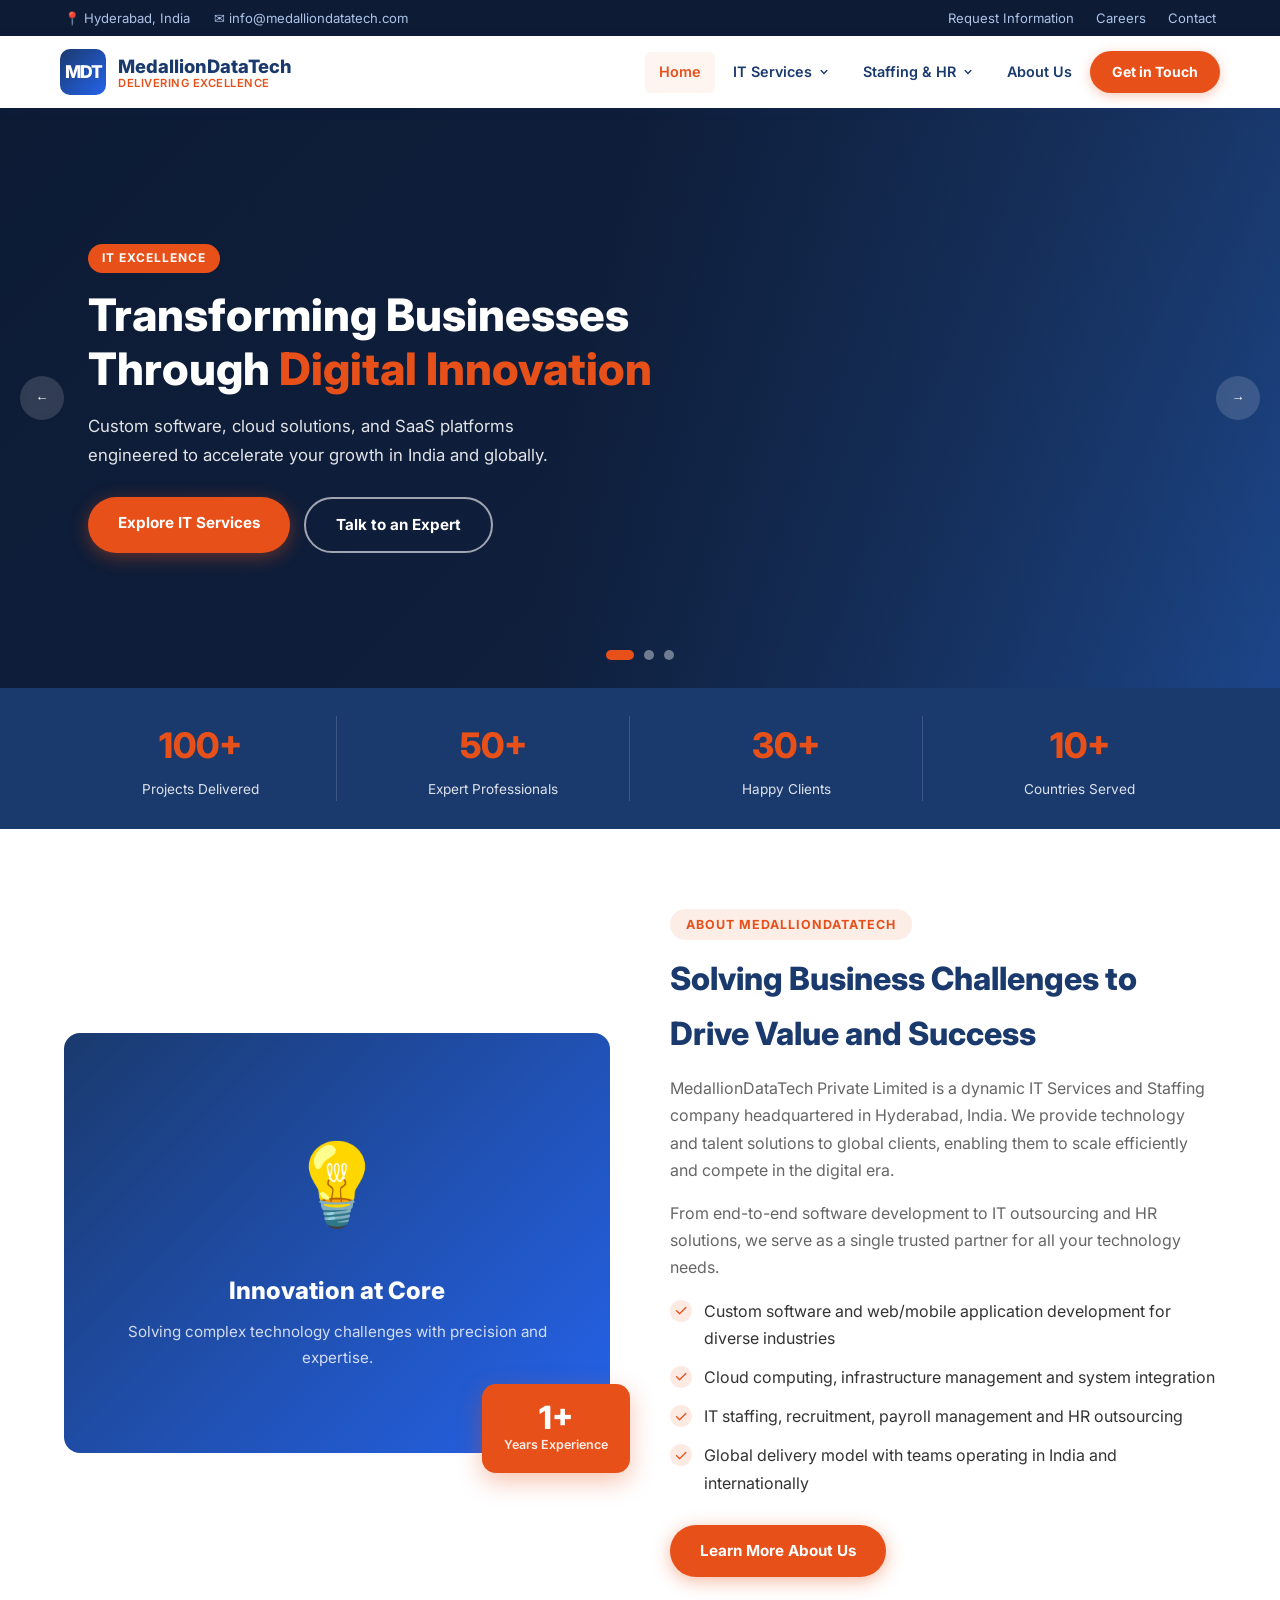
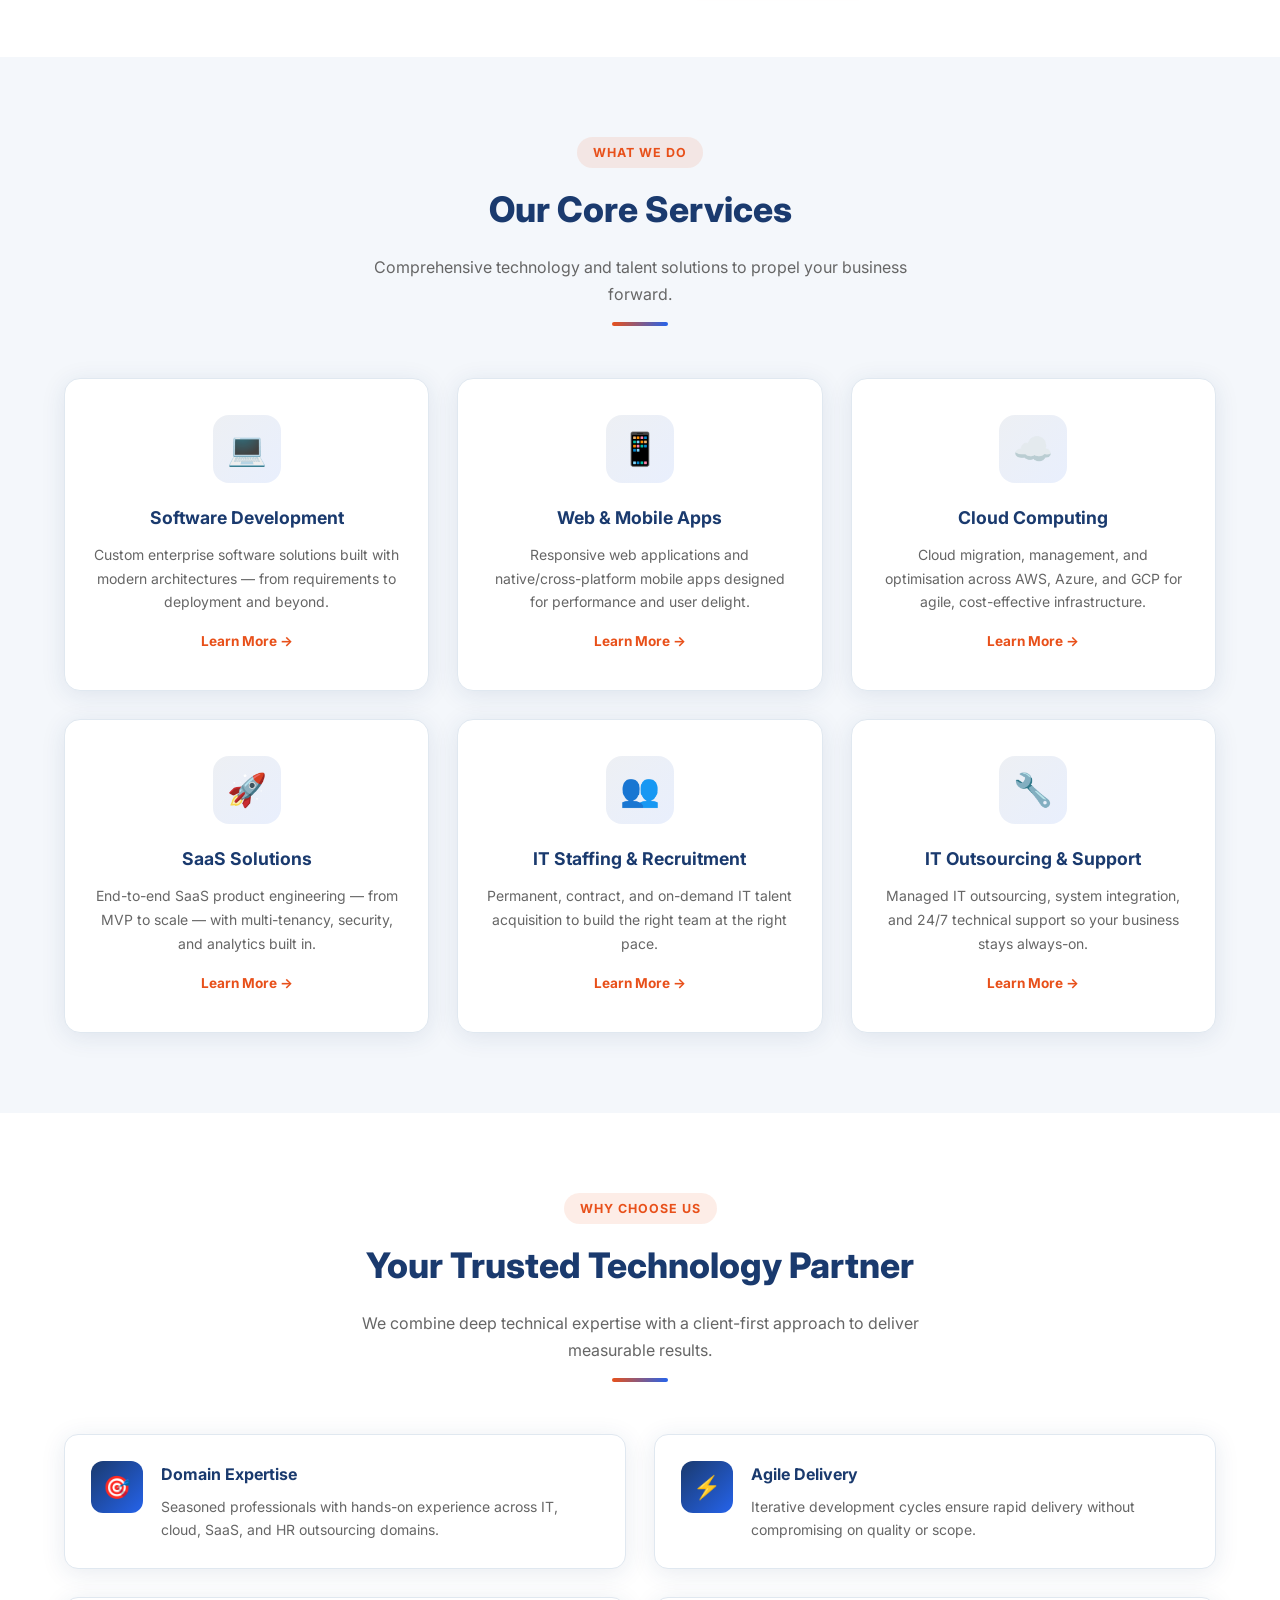
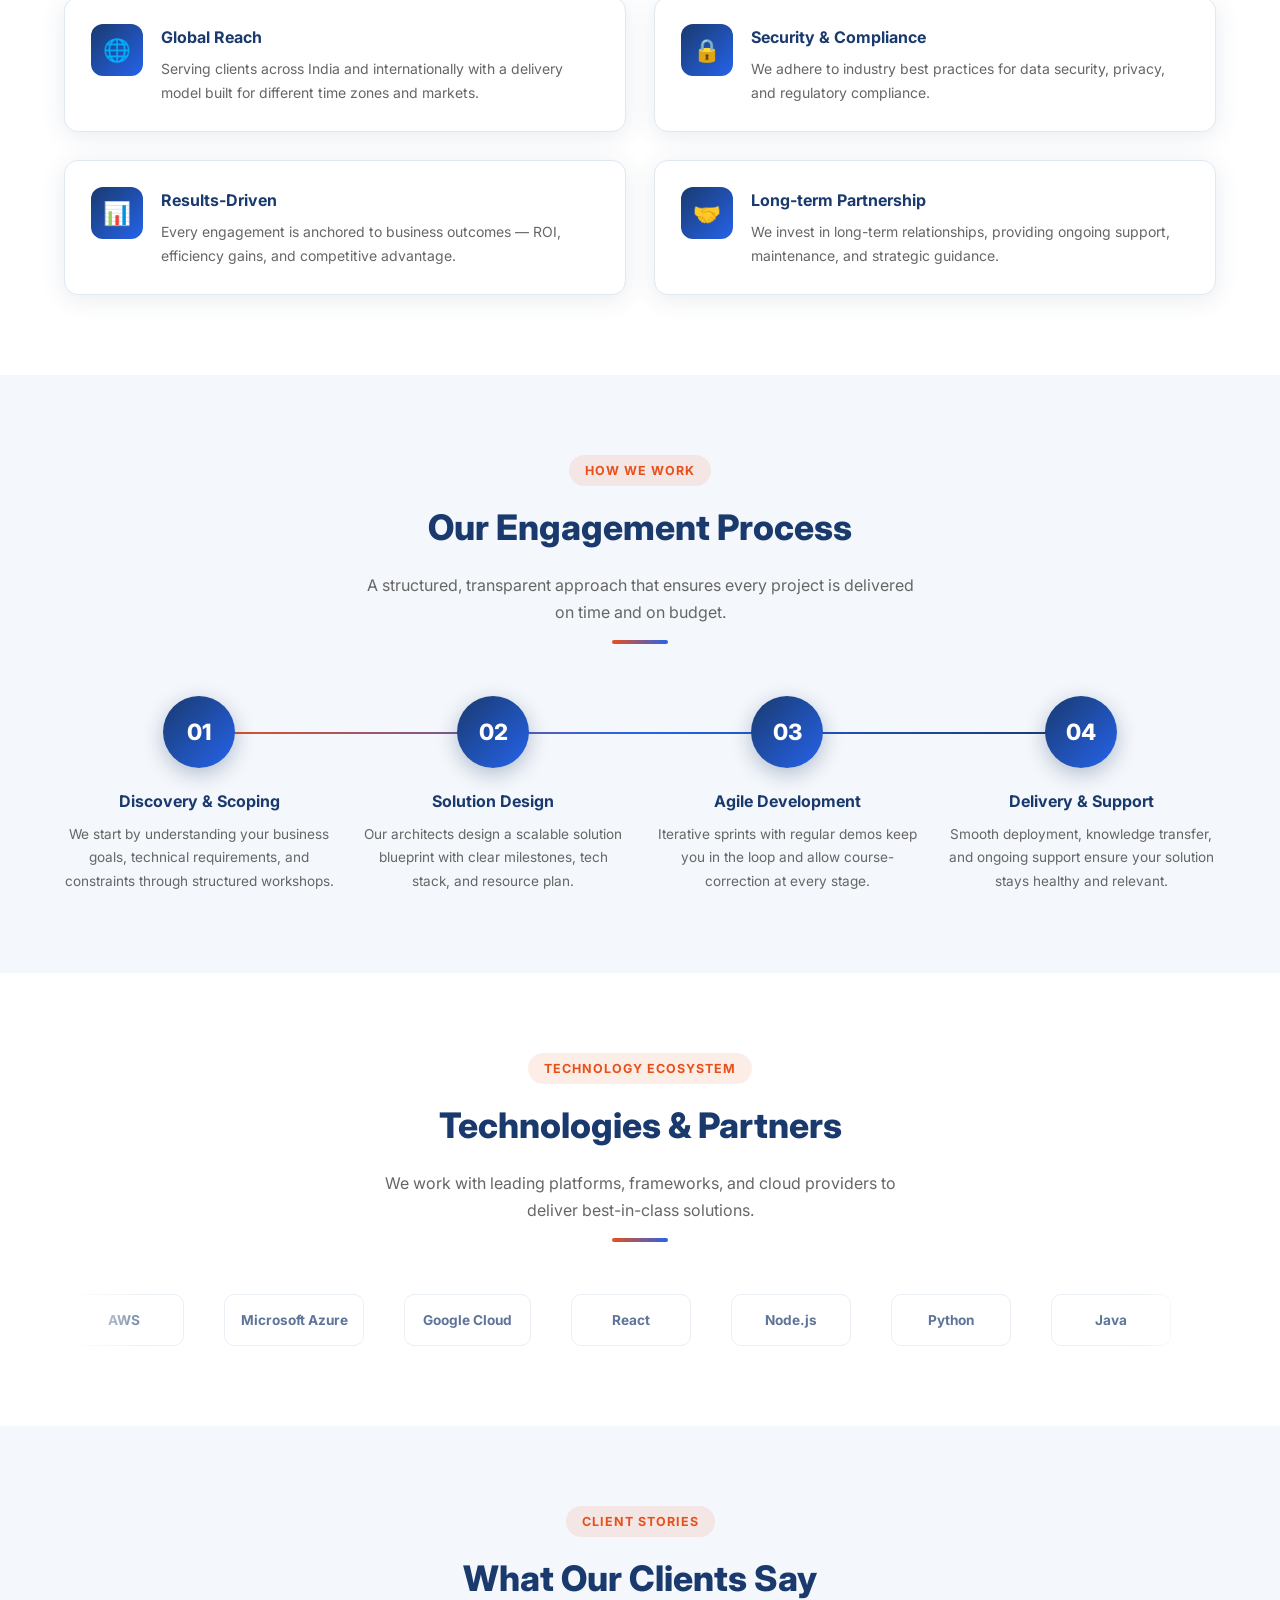
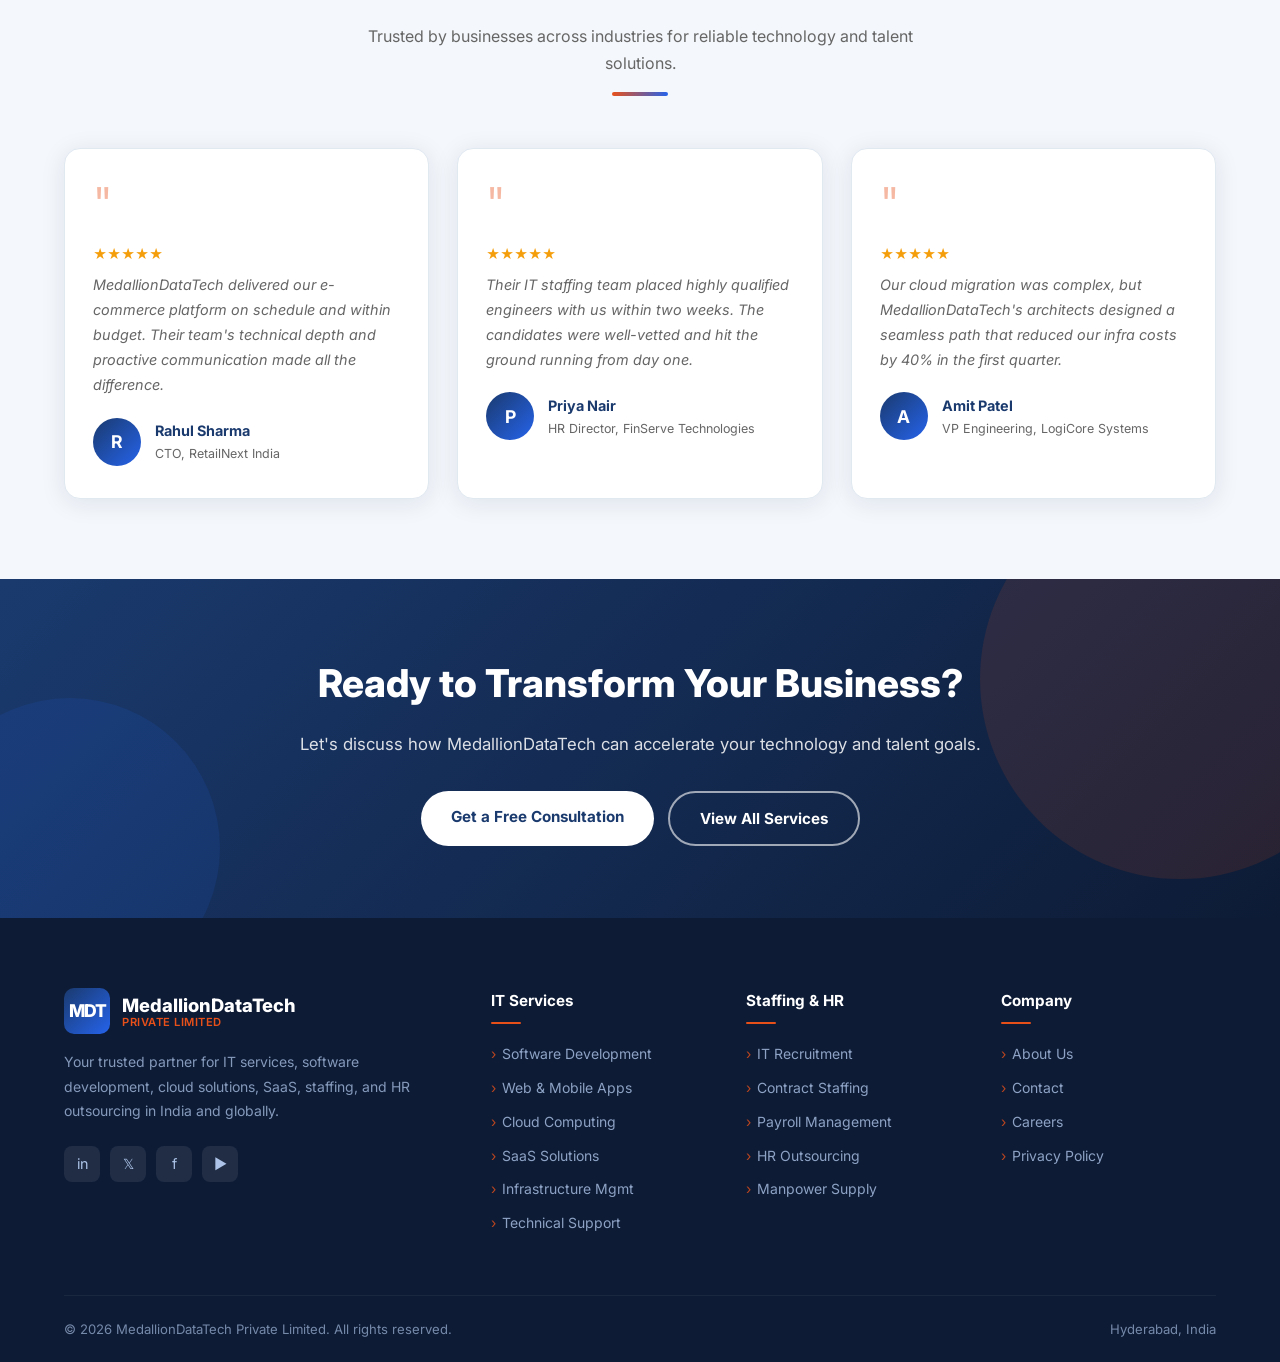
==== commit 767bc820: "updated yearsof experience" ====
--- a/index.html
+++ b/index.html
@@ -135,7 +135,7 @@
             <div style="opacity:0.8;font-size:0.95rem;">Solving complex technology challenges with precision and expertise.</div>
           </div>
         </div>
-        <div class="about-badge-float"><div class="num">5+</div><div class="lbl">Years Experience</div></div>
+        <div class="about-badge-float"><div class="num">1+</div><div class="lbl">Years Experience</div></div>
       </div>
       <div class="about-text">
         <span class="section-badge">About MedallionDataTech</span>
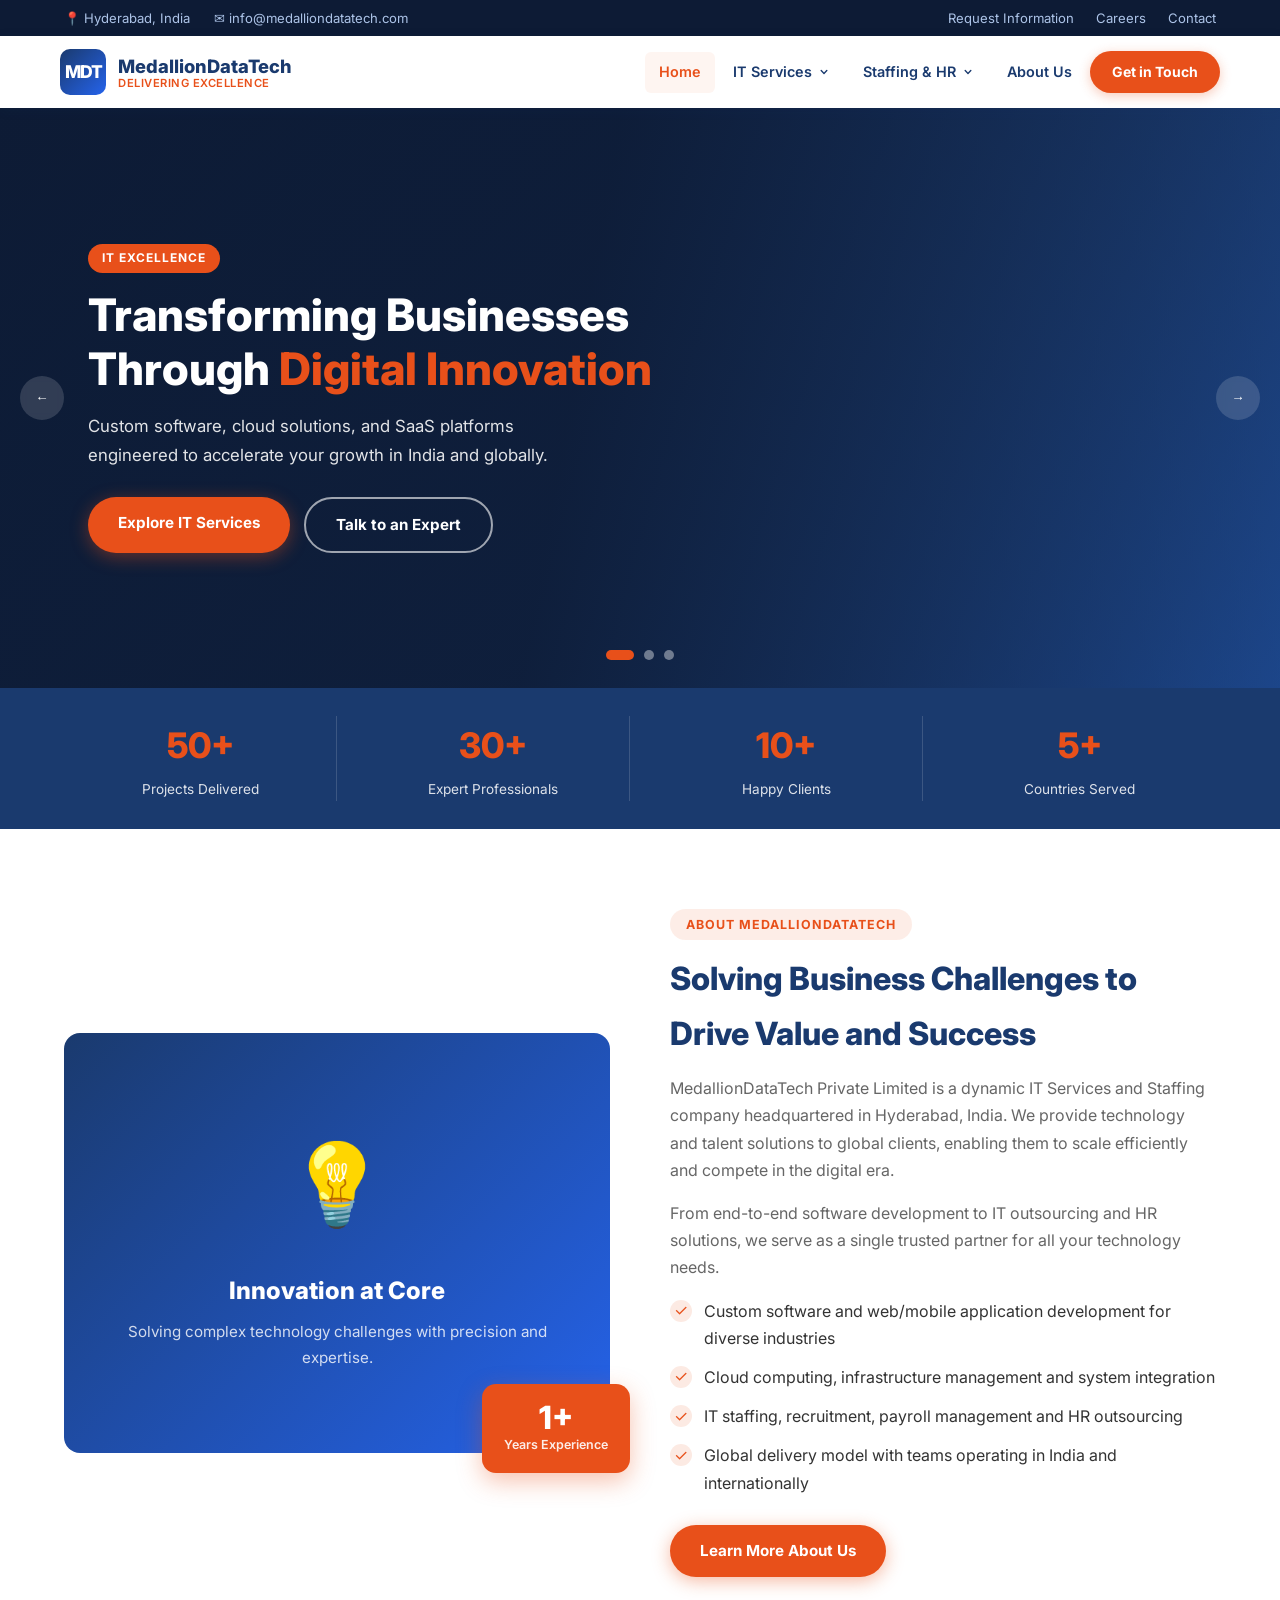
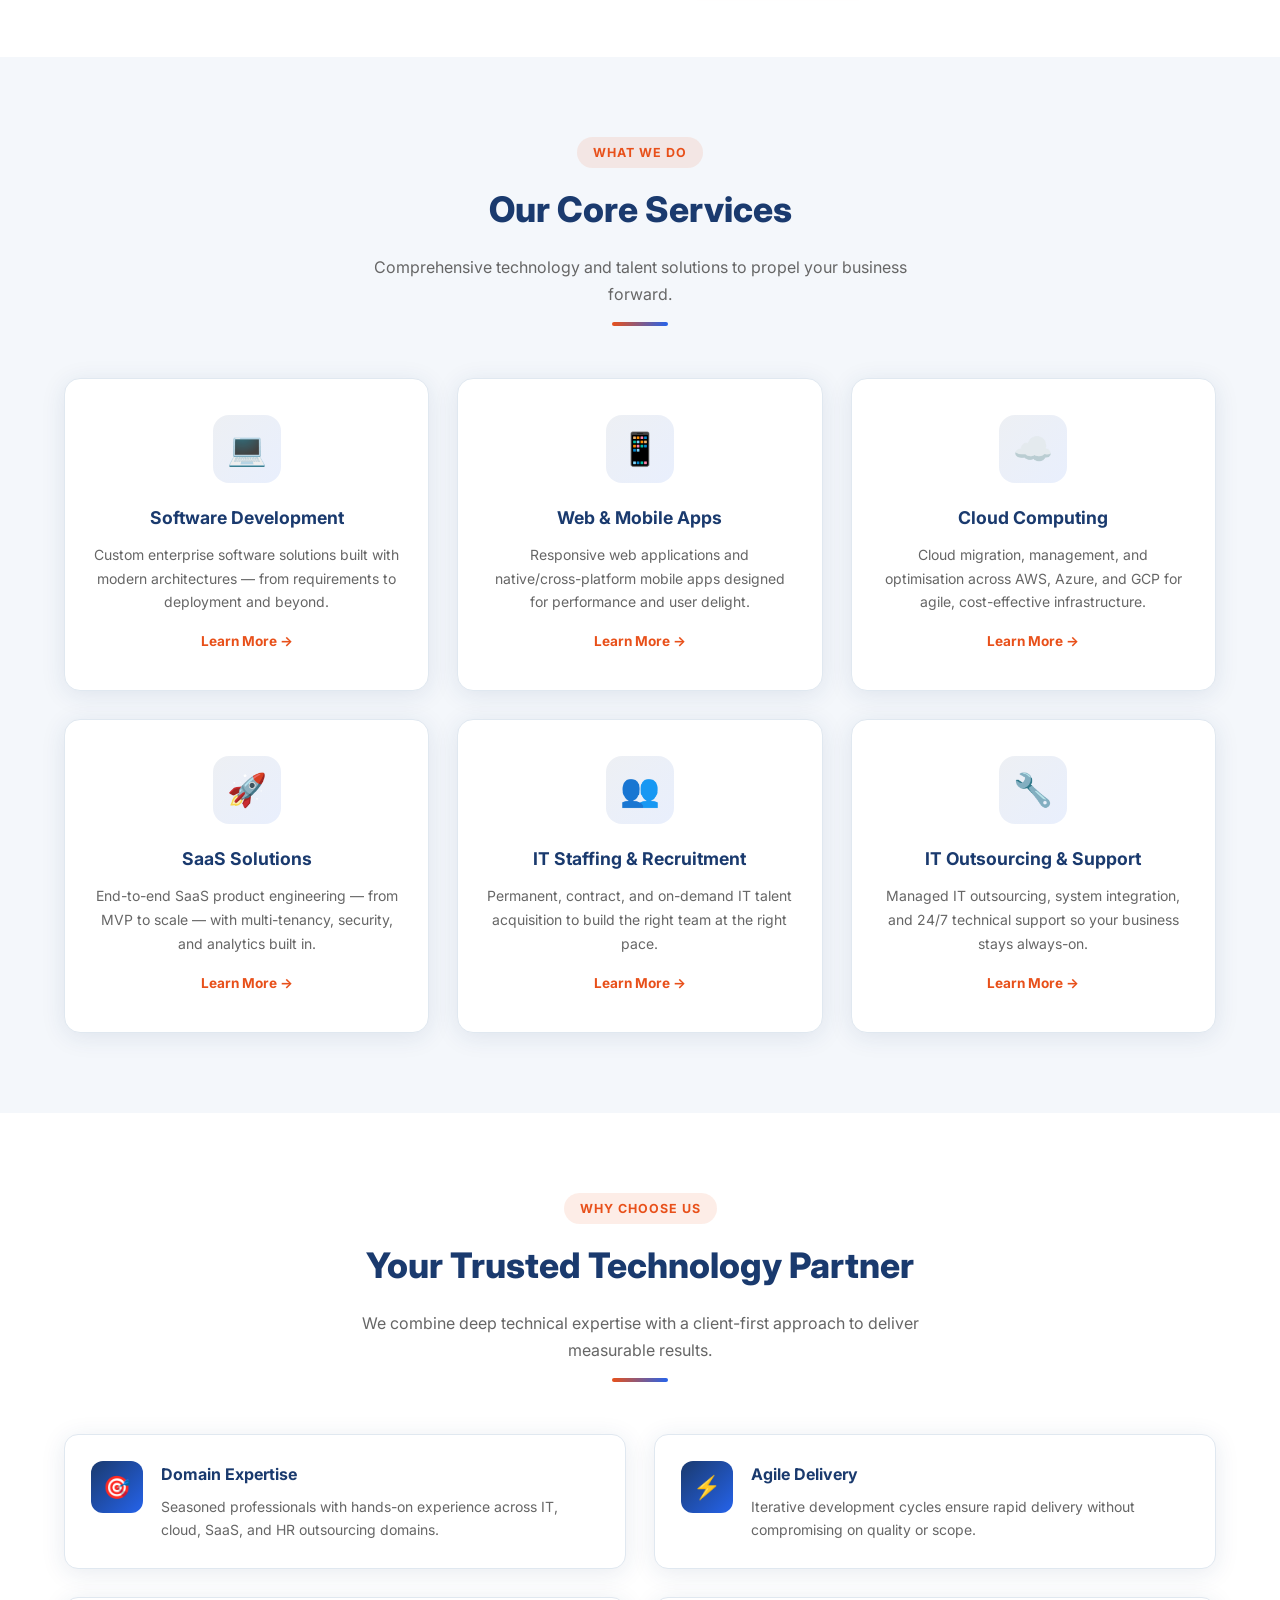
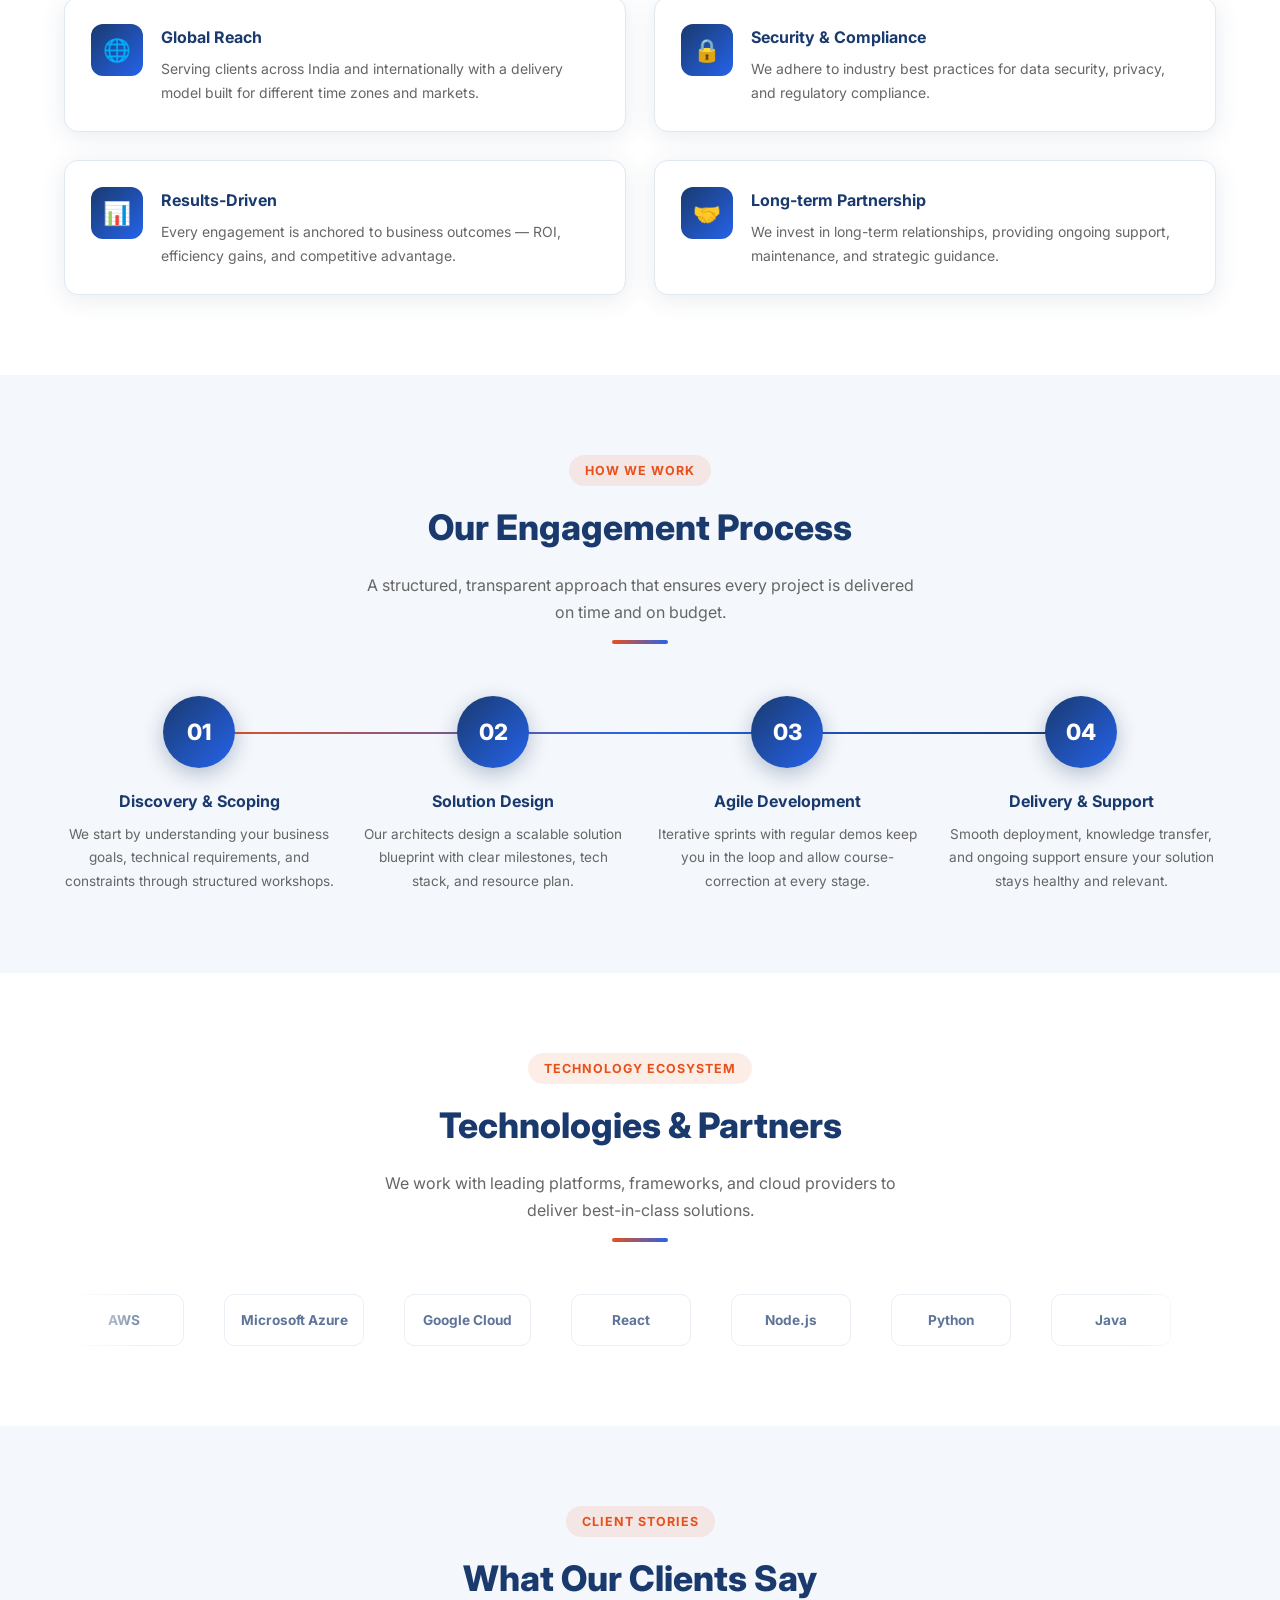
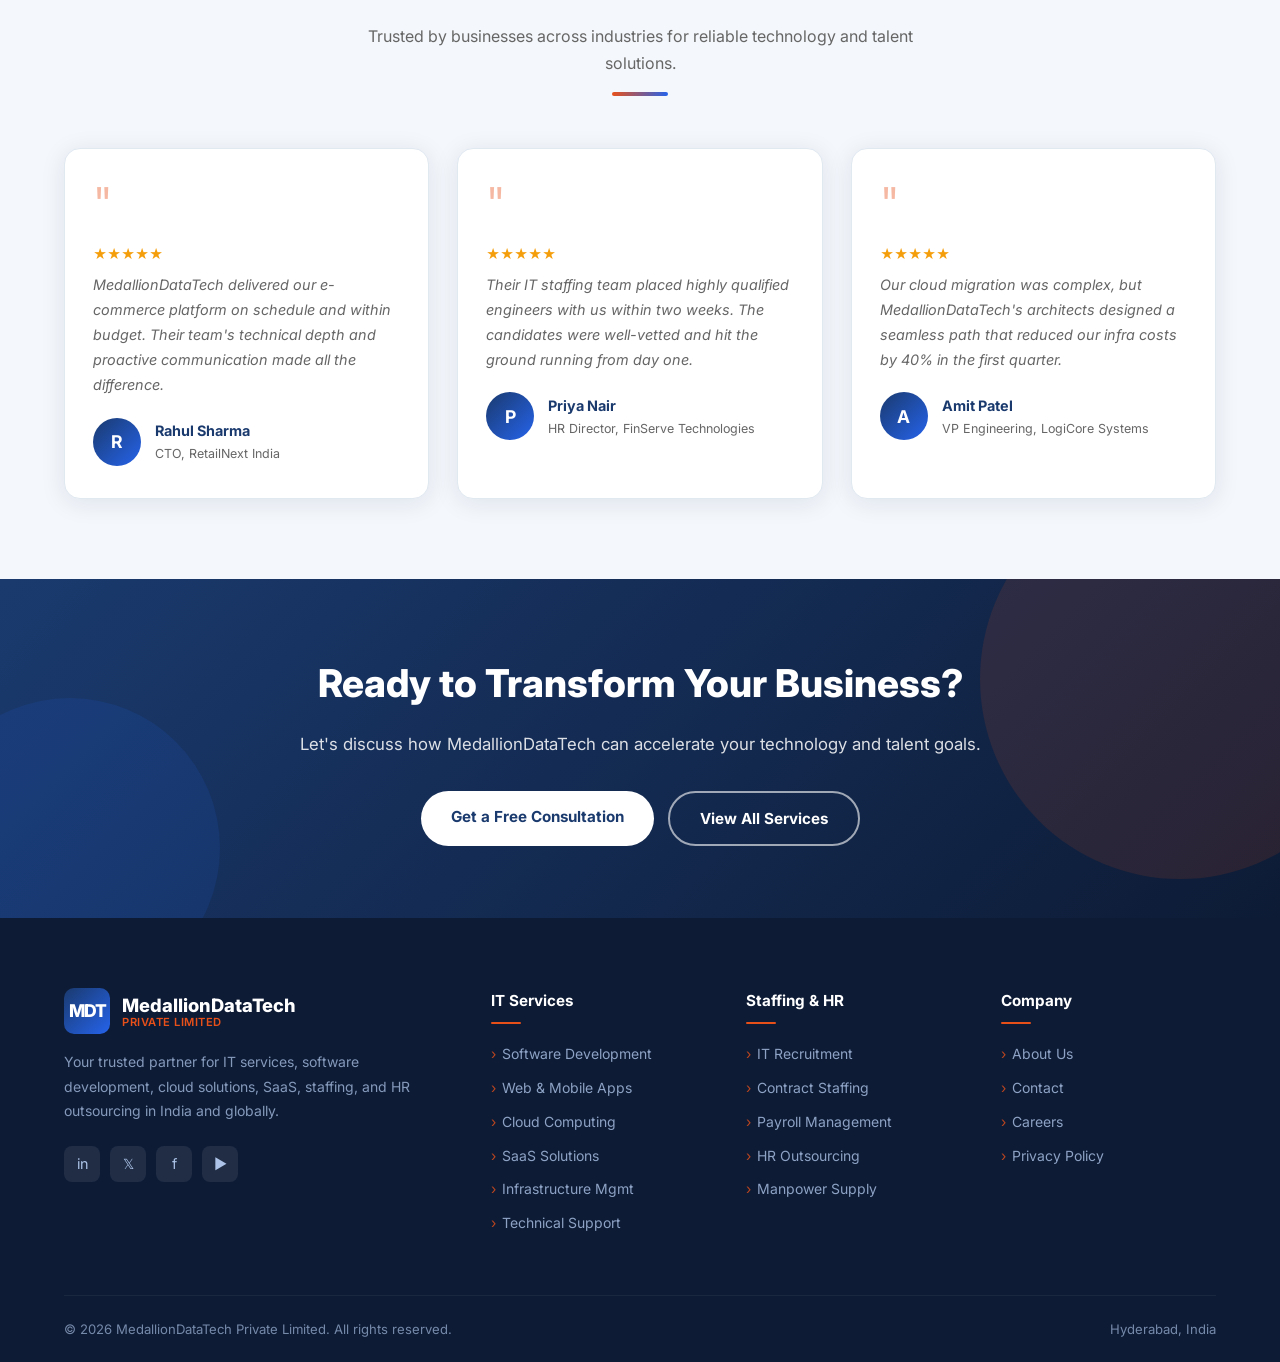
==== commit 1dc21883: "updated yearsof experience" ====
--- a/index.html
+++ b/index.html
@@ -116,10 +116,10 @@
 <section class="stats-bar">
   <div class="container">
     <div class="stats-grid">
-      <div class="stat-item"><div class="stat-num" data-target="100" data-suffix="+">200+</div><div class="stat-label">Projects Delivered</div></div>
-      <div class="stat-item"><div class="stat-num" data-target="50" data-suffix="+">50+</div><div class="stat-label">Expert Professionals</div></div>
-      <div class="stat-item"><div class="stat-num" data-target="30" data-suffix="+">30+</div><div class="stat-label">Happy Clients</div></div>
-      <div class="stat-item"><div class="stat-num" data-target="10" data-suffix="+">10+</div><div class="stat-label">Countries Served</div></div>
+      <div class="stat-item"><div class="stat-num" data-target="50" data-suffix="+">50+</div><div class="stat-label">Projects Delivered</div></div>
+      <div class="stat-item"><div class="stat-num" data-target="30" data-suffix="+">30+</div><div class="stat-label">Expert Professionals</div></div>
+      <div class="stat-item"><div class="stat-num" data-target="10" data-suffix="+">10+</div><div class="stat-label">Happy Clients</div></div>
+      <div class="stat-item"><div class="stat-num" data-target="5" data-suffix="+">5+</div><div class="stat-label">Countries Served</div></div>
     </div>
   </div>
 </section>
